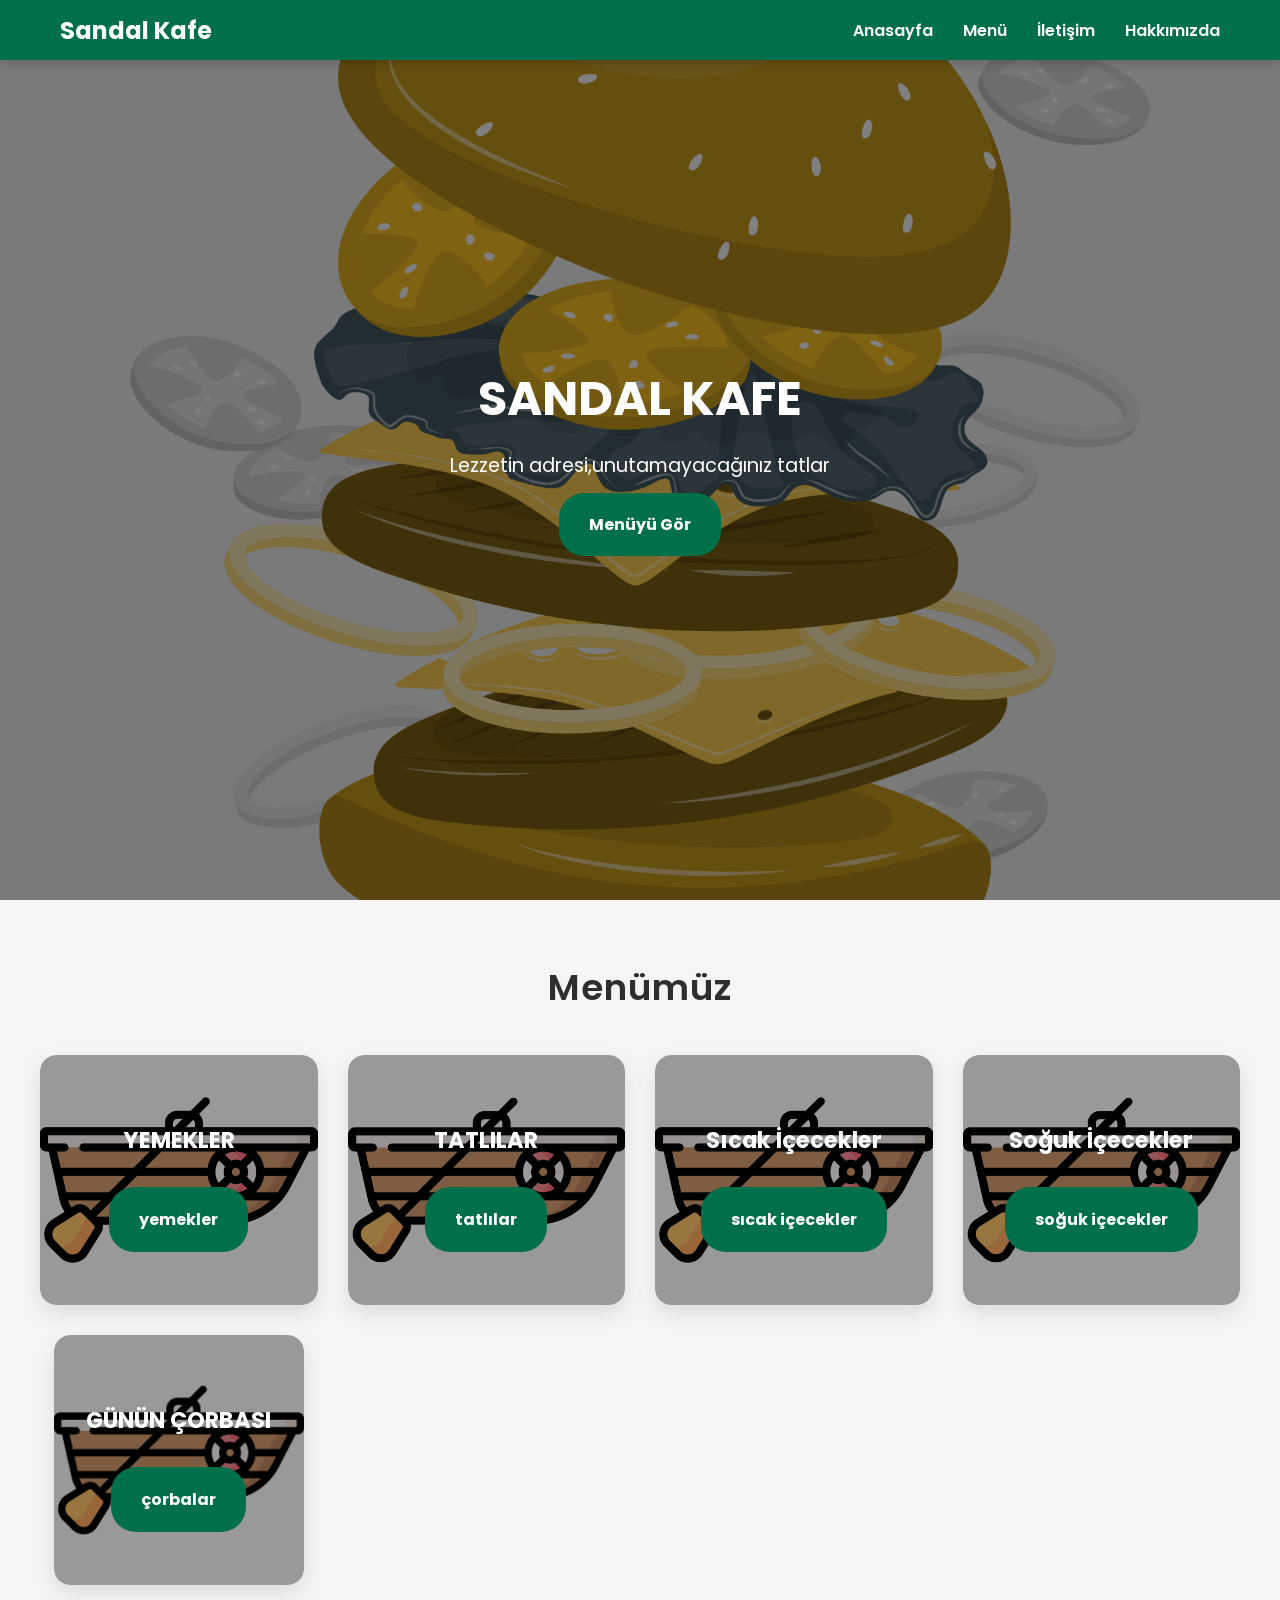
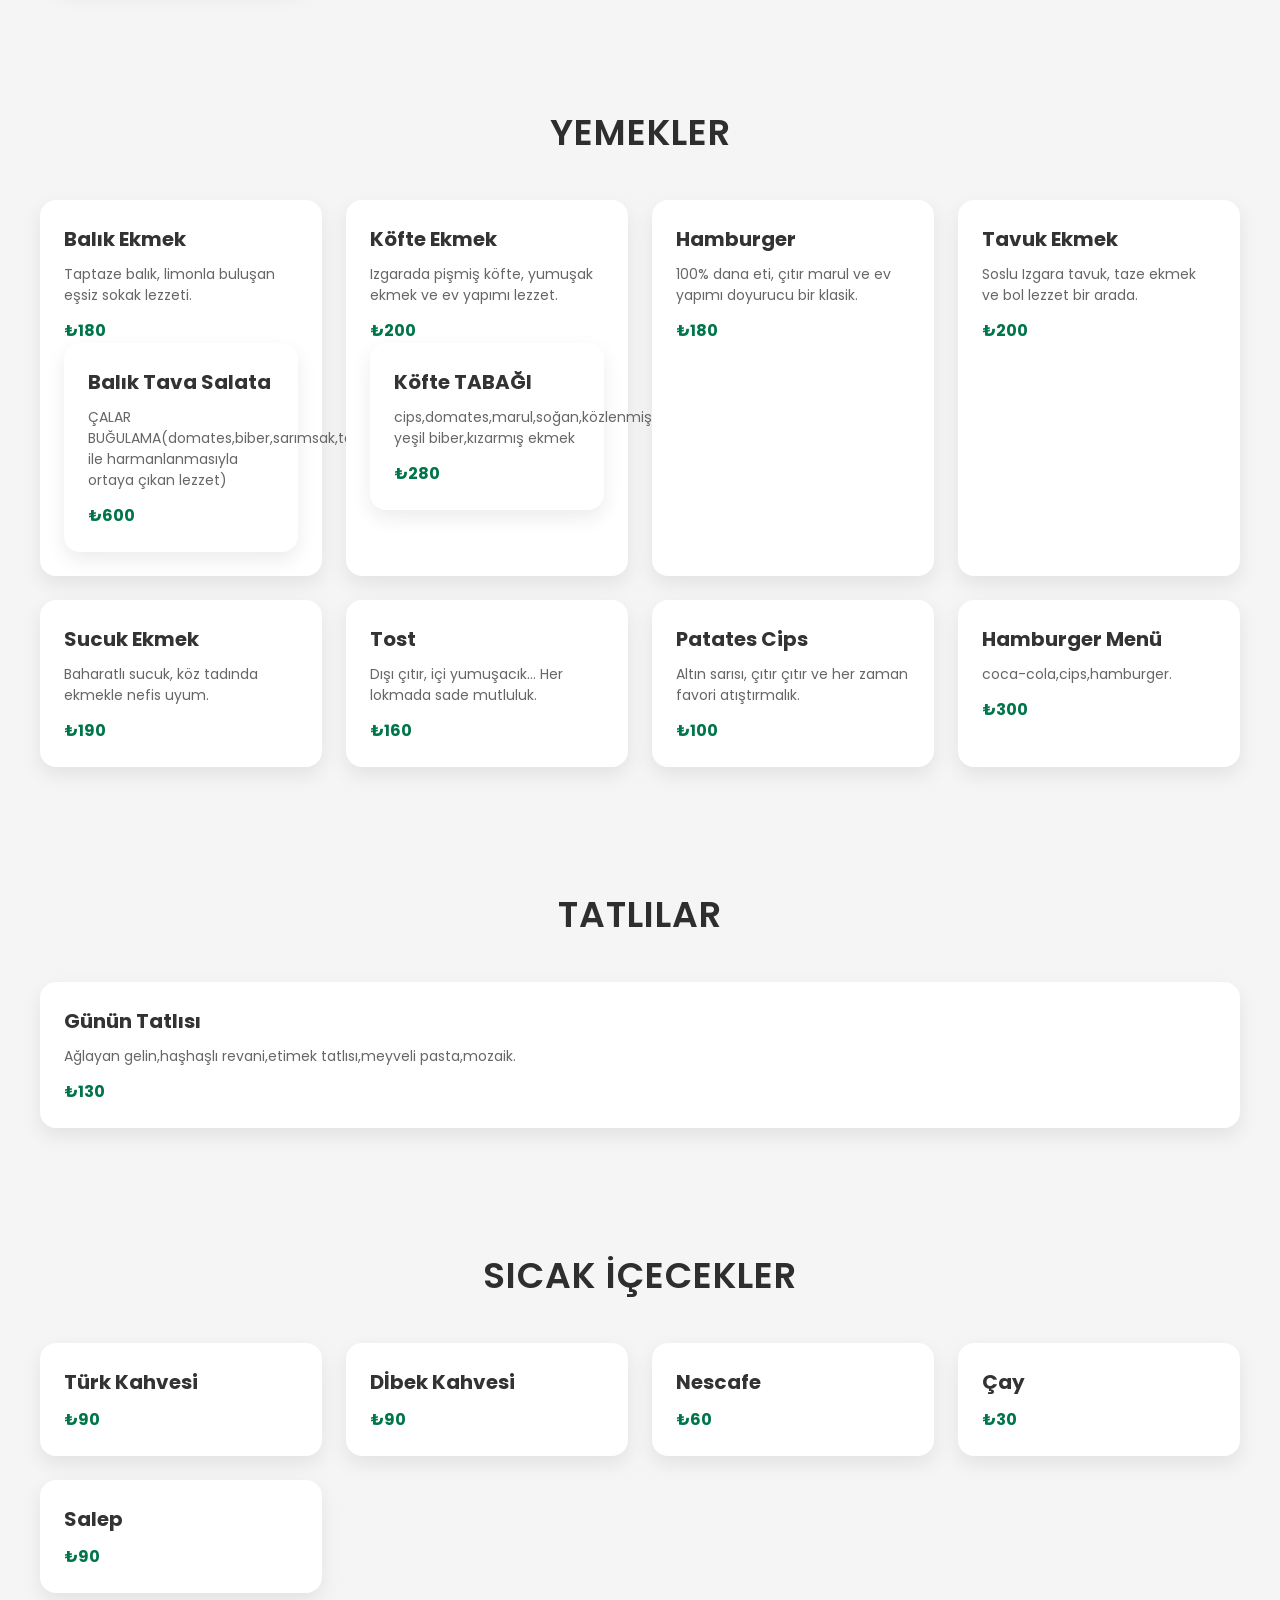
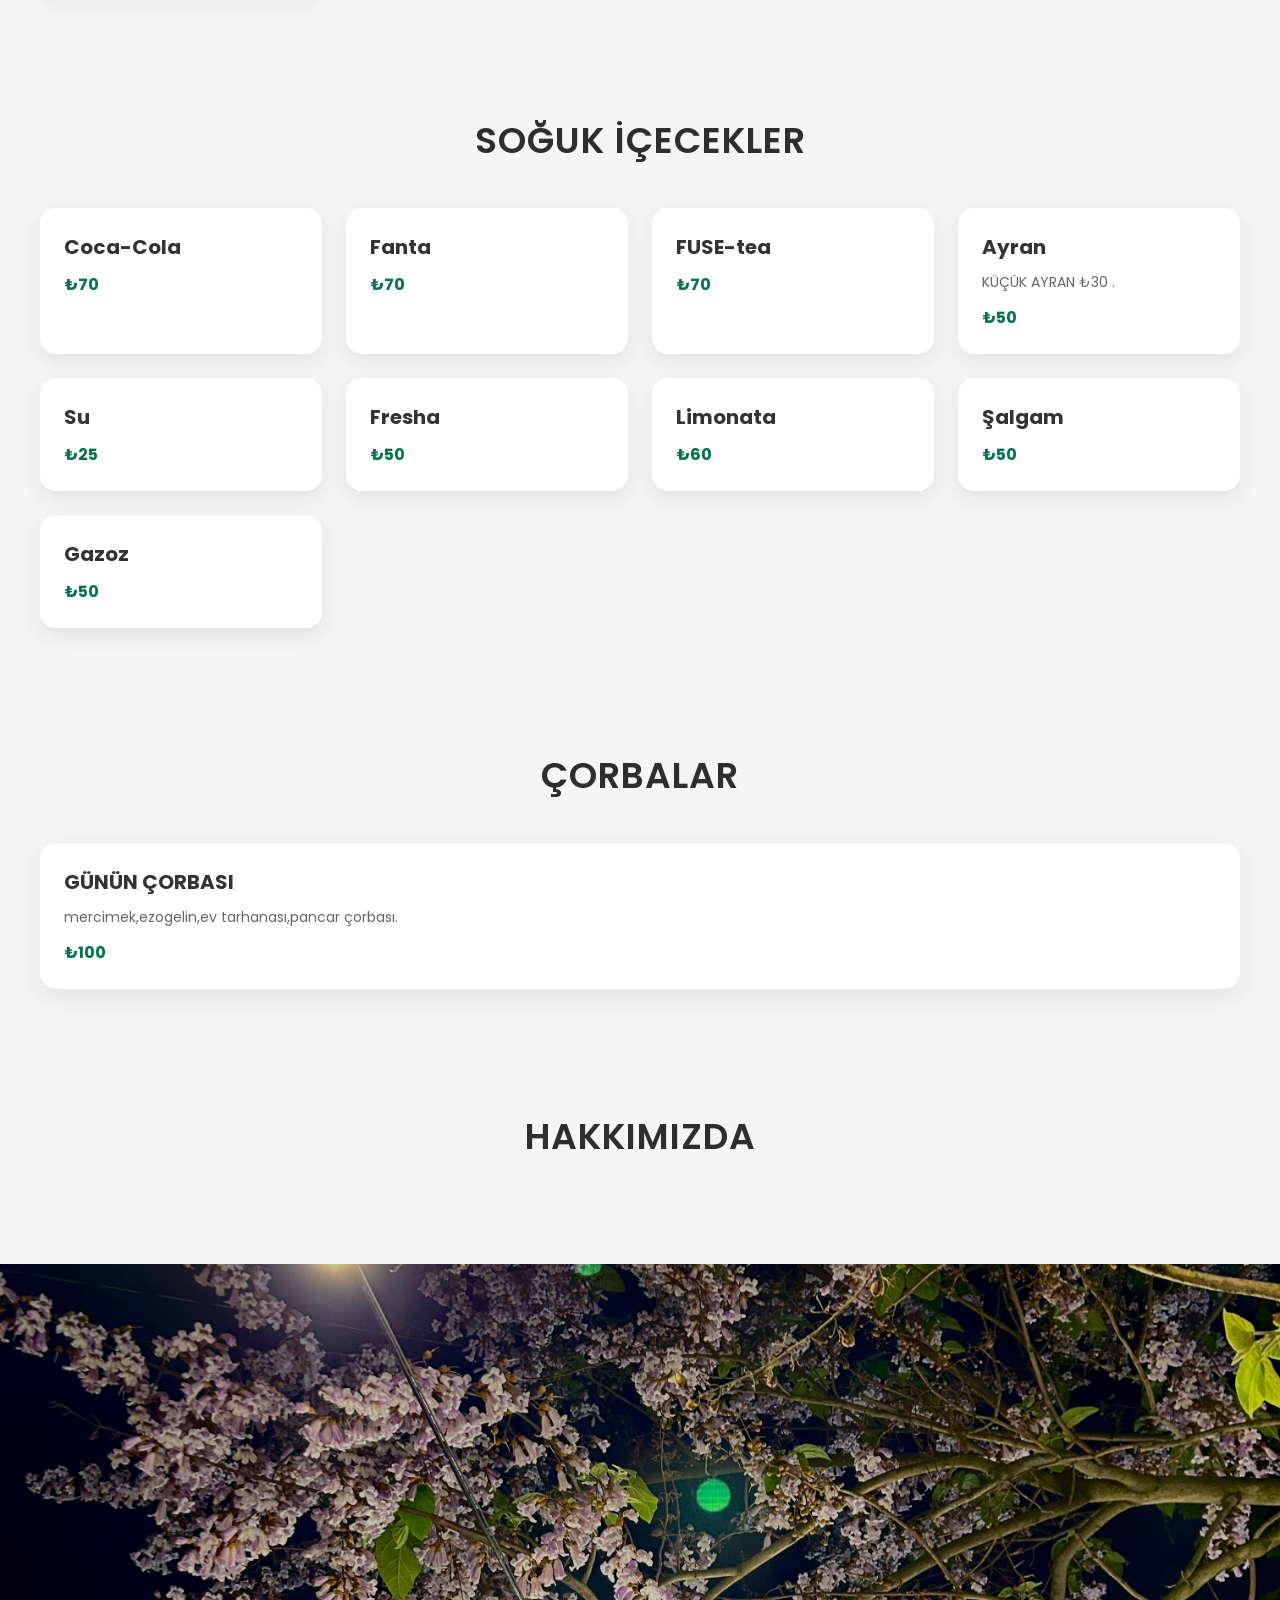
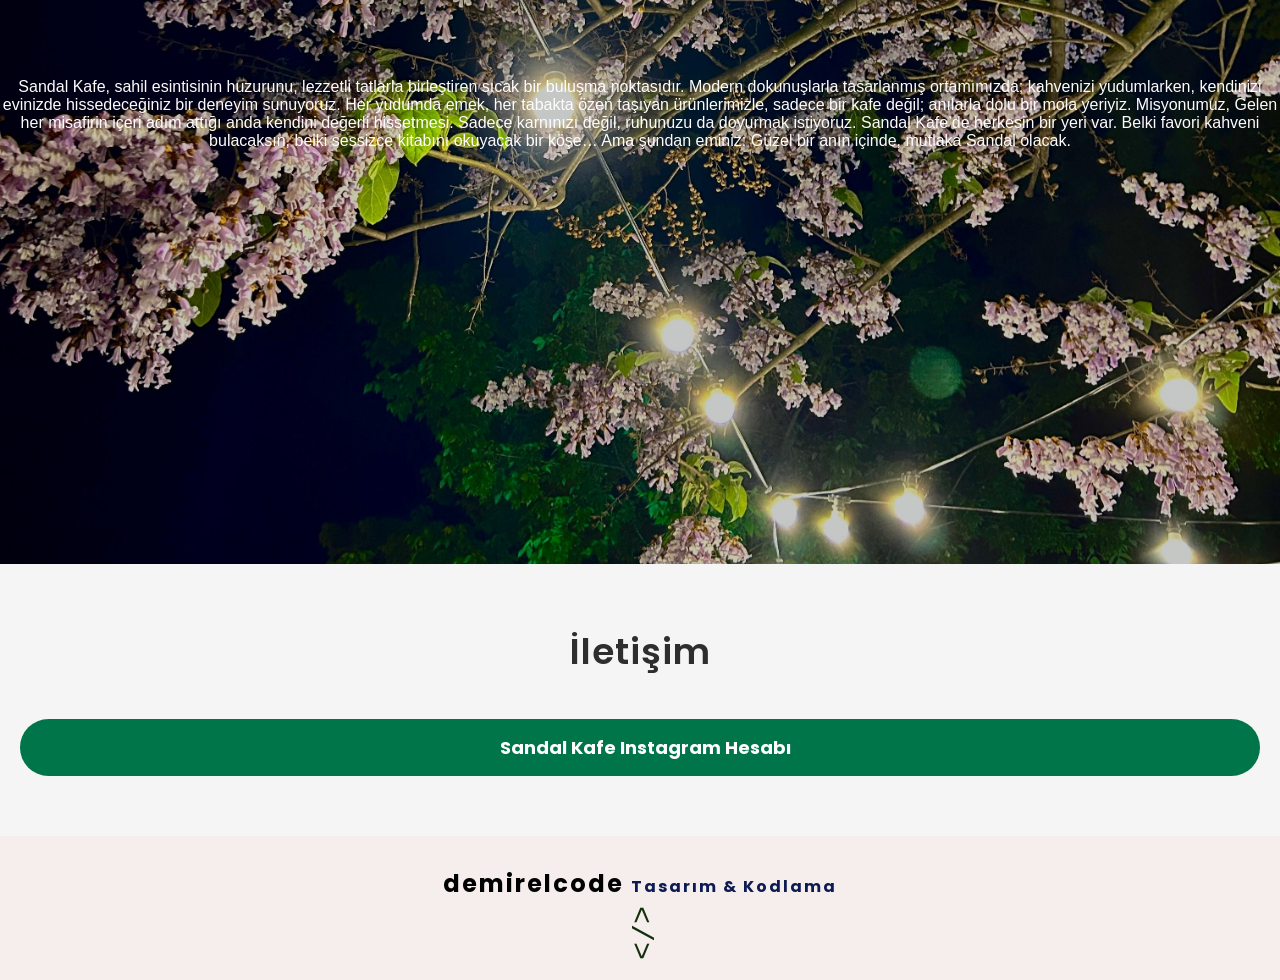
==== site--taslak/index.html @ 3fb7486b "Add files via upload" ====
<!DOCTYPE html>
<html lang="tr">
<head>
  <meta charset="UTF-8" />
  <meta name="viewport" content="width=device-width, initial-scale=1.0"/>
  <title>demirelcode</title>
  <link href="https://cdn.jsdelivr.net/npm/aos@2.3.4/dist/aos.css" rel="stylesheet" />
  <link rel="stylesheet" href="style.css" />
 <link rel="preconnect" href="https://fonts.googleapis.com">
  <link rel="preconnect" href="https://fonts.googleapis.com">
 <link href="https://fonts.googleapis.com/css2?family=Poppins:wght@400;700&display=swap" rel="stylesheet">
</head>

  <nav class="navbar">
  <div class="container">
    <div class="logo">Sandal Kafe</div>
    <ul class="nav-links">
      <li><a href="#hero">Anasayfa</a></li>
      <li><a href="#menu">Menü</a></li>
      <li><a href="#contact">İletişim</a></li>
      <li><a href="#hakkımızda">Hakkımızda</a></li>
    </ul>
    <div class="hamburger">
      <span></span>
      <span></span>
      <span></span>
    </div>
  </div>
</nav>
<body>

  <section id="hero" class="hero menu-section searchable-section">

    <div class="hero-content">
      <h1>SANDAL KAFE</h1>
      <p>Lezzetin adresi,unutamayacağınız tatlar</p>
      


      <a href="#menu" class="btn">Menüyü Gör</a>
    </div>
  </section>


  <!-- MENÜ BÖLÜMÜ -->
  <section id="menu" class="menu-section searchable-section">
    <h2>Menümüz</h2>
    <div class="menu-container">

      <div  class="menu-item menu-section searchable-section" data-aos="fade-up">
        <h3>YEMEKLER</h3>
      <a href="#yemekler" class="btn">yemekler</a>
      </div>

      <div class="menu-item menu-section searchable-section" data-aos="fade-up">
        
        <h3>TATLILAR</h3>
      <a href="#tatlılar" class="btn">tatlılar</a>
      </div>
           <div  class="menu-item menu-section searchable-section" data-aos="fade-up">
        <h3>Sıcak İçecekler</h3>
      <a href="#sıcakiçecek" class="btn">sıcak içecekler</a>
      </div>

       <div  class="menu-item menu-section searchable-section" data-aos="fade-up">
        <h3>Soğuk İçecekler</h3>
      <a href="#soğukiçecek" class="btn">soğuk içecekler</a>
      </div>
       <div class="menu-container">

      <div  class="menu-item menu-section searchable-section" data-aos="fade-up">
        <h3>GÜNÜN ÇORBASI</h3>
      <a href="#corba" class="btn">çorbalar</a>
      </div>

   

    </div>
  </section>
 
  <!-- içerik BÖLÜMÜ -->
    <section id="yemekler"  class="menu-section searchable-section"data-aos="fade-up">
    <h2>YEMEKLER</h2>
    <div class="menu-grid">
    <div class="menu-card">
      <h3>Balık Ekmek</h3>
      <p>Taptaze balık, limonla buluşan eşsiz sokak lezzeti.

</p>
      <span>₺180</span>
        <div class="menu-card">
      <h3>Balık Tava Salata</h3>
      <p>ÇALAR BUĞULAMA(domates,biber,sarımsak,tereyağı ile harmanlanmasıyla ortaya çıkan lezzet)

</p>
      <span>₺600</span>
    </div>
    </div>
    <div class="menu-card">
      <h3>Köfte Ekmek</h3>
      <p>Izgarada pişmiş köfte, yumuşak ekmek ve ev yapımı lezzet.</p>
      <span>₺200</span>
      <div class="menu-card">
      <h3>Köfte TABAĞI</h3>
      <p>cips,domates,marul,soğan,közlenmiş yeşil biber,kızarmış ekmek</p>
      <span>₺280</span>
    </div>
    </div>
    <div class="menu-card">
      <h3>Hamburger</h3>
      <p>100% dana eti, çıtır marul ve ev yapımı doyurucu bir klasik.</p>
      <span>₺180</span>
    </div>
    <div class="menu-card">
      <h3>Tavuk Ekmek</h3>
      <p>Soslu Izgara tavuk, taze ekmek ve bol lezzet bir arada.

</p>
      <span>₺200</span>
    </div>
    <div class="menu-card">
      <h3>Sucuk Ekmek</h3>
      <p>Baharatlı sucuk, köz tadında ekmekle nefis uyum.</p>
      <span>₺190</span>
    </div>
    <div class="menu-card">
      <h3>Tost</h3>
      <p>Dışı çıtır, içi yumuşacık… Her lokmada sade mutluluk.</p>
      <span>₺160</span>
    </div>
    <div class="menu-card">
      <h3>Patates Cips</h3>
      <p>Altın sarısı, çıtır çıtır ve her zaman favori atıştırmalık.</p>
      <span>₺100</span>
    </div>
    <div class="menu-card">
      <h3>Hamburger Menü</h3>
      <p>coca-cola,cips,hamburger.</p>
      <span>₺300</span>
    </div>
    <!-- Daha fazla yemek kartı ekleyebilirsin -->
  </div>
</section>

    <section id="tatlılar" class="menu-section searchable-section" data-aos="fade-up">
    <h2>TATLILAR</h2>
    <div class="menu-grid">
    

    <div class="menu-card">
      <h3>Günün Tatlısı</h3>
      <p>Ağlayan gelin,haşhaşlı revani,etimek tatlısı,meyveli pasta,mozaik.</p>
      <span>₺130</span>
    </div>
 
    <!-- Daha fazla yemek kartı ekleyebilirsin -->
  </div>
</section>

   <section id="sıcakiçecek" class="menu-section searchable-section"data-aos="fade-up">
    <h2>SICAK İÇECEKLER</h2>
    <div class="menu-grid">
    <div class="menu-card">
      <h3>Türk Kahvesi</h3>
      
      <span>₺90</span>
    </div>
    <div class="menu-card">
      <h3>Dİbek Kahvesi</h3>
     
      <span>₺90</span>
    </div>
    <div class="menu-card">
      <h3>Nescafe</h3>
      
      <span>₺60</span>

    </div>
    <div class="menu-card">
      <h3>Çay</h3>
     
      <span>₺30</span>
    </div>
    <div class="menu-card">
      <h3>Salep</h3>
     
      <span>₺90</span>
    </div>

    <!-- Daha fazla yemek kartı ekleyebilirsin -->
  </div>
</section>

  <section id="soğukiçecek" class="menu-section searchable-section" data-aos="fade-up">
    <h2>SOĞUK İÇECEKLER</h2>
    <div class="menu-grid">
    <div class="menu-card" >
      <h3>Coca-Cola</h3>
      
      <span>₺70</span>
    </div>
    <div class="menu-card" style="background-image: url('images/hamburger.jpg');">
      <h3>Fanta</h3>
    
      <span>₺70</span>
    </div>
    <div class="menu-card">
      <h3>FUSE-tea</h3>
      
      <span>₺70</span>
    </div>
    <!-- Daha fazla yemek kartı ekleyebilirsin -->
 
   <div class="menu-card">
      <h3>Ayran</h3>
     <p>KÜÇÜK AYRAN ₺30 .</p>
      <span>₺50</span>
    </div>
     <div class="menu-card">
      <h3>Su</h3>
     <span>₺25</span>
    </div>
     <div class="menu-card">
      <h3>Fresha</h3>
      
      <span>₺50</span>
    </div>
       <div class="menu-card">
      <h3>Limonata</h3>
    
      <span>₺60</span>
    </div>
       <div class="menu-card">
      <h3>Şalgam</h3>
     
      <span>₺50</span>
    </div>
       <div class="menu-card">
      <h3>Gazoz</h3>
      
      <span>₺50</span>
    </div>
     </div>
</section>
<section id="corba" class="menu-section searchable-section" data-aos="fade-up">
    <h2>ÇORBALAR</h2>
    <div class="menu-grid">
    <div class="menu-card">
      <h3>GÜNÜN ÇORBASI</h3>
      <p>mercimek,ezogelin,ev tarhanası,pancar çorbası.</p>
      <span>₺100</span>
    </div>
   
     </div>
</section>

<section id="hakkımızda"class="menu-section searchable-section" data-aos="fade-up">

<h2>HAKKIMIZDA</h2>
</section>
<div class="hakkımızda-grid">
    <div class="hakkımızda-card">
      <p>Sandal Kafe, sahil esintisinin huzurunu, lezzetli tatlarla birleştiren sıcak bir buluşma noktasıdır.
Modern dokunuşlarla tasarlanmış ortamımızda; kahvenizi yudumlarken, kendinizi evinizde hissedeceğiniz bir deneyim sunuyoruz.

Her yudumda emek, her tabakta özen taşıyan ürünlerimizle, sadece bir kafe değil; anılarla dolu bir mola yeriyiz.
 Misyonumuz,
Gelen her misafirin içeri adım attığı anda kendini değerli hissetmesi. Sadece karnınızı değil, ruhunuzu da doyurmak istiyoruz.



Sandal Kafe’de herkesin bir yeri var. Belki favori kahveni bulacaksın, belki sessizce kitabını okuyacak bir köşe…
Ama şundan eminiz: Güzel bir anın içinde, mutlaka Sandal olacak.

      </p>
      
    </div>

    <section id="contact"  class="menu-section searchable-section"data-aos="fade-up"  >

<h2>İletişim</h2>

<a href="https://www.instagram.com/sandallkafe?igsh=MWJ5cDRxMmExMjQycA==" target="_blank" class="instagram-button">
        <span> Sandal Kafe Instagram Hesabı</span>
    </a>
</section>



<footer class="footer">
        <div class="footer-content">
            <span class="footer-logo">demirelcode <span class="tagline">Tasarım & Kodlama</span></span>
            <span class="footer-code">&lt;/&gt;</span>
        </div>
    </footer>





 
<script src="https://cdn.jsdelivr.net/npm/aos@2.3.4/dist/aos.js"></script>
<script>
  AOS.init();
</script>
<script>
  const hamburger = document.querySelector('.hamburger');
  const navLinks = document.querySelector('.nav-links');

  hamburger.addEventListener('click', () => {
    navLinks.classList.toggle('active');
  });
</script>

</body>
</html>
---- site--taslak/style.css ----
* {
  margin: 0;
  padding: 0;
  box-sizing: border-box;
}

body {
  font-family: 'Poppins', sans-serif;
}

.hero {
  height: 100vh;
  background: url(Hamburger-cuate\ \(1\).png);
  display: flex;
  align-items: center;
  justify-content: center;
  color: white;
  text-align: center;
  position: relative;
  background-size: cover;
  background-position: center;
    
}

.hero::after {
  content: "";
  position: absolute;
  inset: 0;
  background-color: rgba(0, 0, 0, 0.5); /* koyu filtre */
}

.hero-content {
  position: relative;
  z-index: 1;
  max-width: 90%;
  padding: 20px;
}

.hero h1 {
  font-size: 3rem;
  margin-bottom: 1rem;
}

.hero p {
  font-size: 1.2rem;
  margin-bottom: 2rem;
}

.btn {
  padding: 20px 30px;
  background-color: #00704A; /* Starbucks yeşili */
  color: white;
  text-decoration: none;
  border-radius: 25px;
  font-weight: bold;
  transition: background-color 0.3s ease;
 
}

.btn:hover {
  background-color: #004f35;
}

@media (max-width: 768px) {
  .hero h1 {
    font-size: 2.2rem;
  }

  .hero p {
    font-size: 1rem;
  }
}
.menu-section {
  padding: 60px 20px;
  background-color: #f5f5f5;
  text-align: center;
}

.menu-section h2 {
  font-size: 2.5rem;
  margin-bottom: 40px;
  color: #333;
}

.menu-container {
  display: grid;
  grid-template-columns: repeat(auto-fit, minmax(250px, 1fr));
  gap: 30px;
  max-width: 1200px;
  margin: 0 auto;
}

.menu-item {
  background: white;
  border-radius: 15px;
  overflow: hidden;
  box-shadow: 0 4px 20px rgba(0,0,0,0.1);
  transition: transform 0.3s ease;
  height: 200px;
}

.menu-item:hover {
  transform: scale(1.03);
}

.menu-item img {
  width: 100%;
  height: 200px;
  object-fit: cover;
}

.menu-item h3 {
  margin: 15px 0 5px;
  font-size: 1.4rem;
}

.menu-item p {
  font-size: 0.95rem;
  color: #777;
}

.menu-item span {
  display: inline-block;
  margin: 10px 0 20px;
  font-weight: bold;
  color: #00704A;
  font-size: 1.1rem;
}
html {
  scroll-behavior: smooth;
}
/* Navbar Temeli */
.navbar {
  position: fixed; /* Sayfada sabit kalsın */
  top: 0;
  left: 0;
  width: 100%;
  background-color: #00704A; /* Starbucks yeşili */
  color: white;
  z-index: 1000;
  box-shadow: 0 2px 10px rgba(0,0,0,0.2);
}

.container {
  max-width: 1200px;
  margin: 0 auto;
  padding: 0 20px;
  display: flex;
  align-items: center;
  justify-content: space-between;
  height: 60px;
}

.logo {
  font-weight: 700;
  font-size: 1.5rem;
  cursor: default;
}

.nav-links {
  list-style: none;
  display: flex;
  gap: 30px;
}

.nav-links li a {
  color: white;
  text-decoration: none;
  font-weight: 600;
  transition: color 0.3s ease;
}

.nav-links li a:hover {
  color: #c1e1c1;
}

/* Hamburger Menü (mobilde gözükecek) */
.hamburger {
  display: none;
  flex-direction: column;
  cursor: pointer;
  gap: 5px;
}

.hamburger span {
  width: 25px;
  height: 3px;
  background: white;
  border-radius: 2px;
}

/* Mobil Görünüm */
@media (max-width: 768px) {
  .nav-links {
    display: none; /* Menü gizli olacak */
    position: absolute;
    top: 60px;
    right: 0;
    background-color: #00704A;
    width: 100%;
    flex-direction: column;
    padding: 20px 0;
  }

  .nav-links.active {
    display: flex;
  }

  .nav-links li {
    margin: 10px 0;
    text-align: center;
  }

  .hamburger {
    display: flex;
  }
}

@keyframes pulseBorder {
  0% {
    box-shadow: 0 0 0 0 rgba(0, 112, 74, 0.5);
  }
  70% {
    box-shadow: 0 0 0 10px rgba(0, 112, 74, 0);
  }
  100% {
    box-shadow: 0 0 0 0 rgba(0, 112, 74, 0);
  }
}

.search-bar:focus {
  animation: pulseBorder 1s ease;
}
------------
/* Menü kısmı */

.menu-section {
  padding: 30px;
}

/* Kategori listesi, dikey liste, scroll animasyonlu */
.category-list ul {
  list-style: none;
  padding: 0;
  margin: 0 0 40px 0;
  max-height: 250px;          /* Burada dikey scroll için yükseklik */
  overflow-y: auto;
  border: 1px solid #ddd;
  border-radius: 12px;
}

.category-list ul li {
  border-bottom: 1px solid #eee;
}

.category-list ul li:last-child {
  border-bottom: none;
}

.category-list ul li a {
  display: block;
  padding: 12px 20px;
  color: #00704A;
  font-weight: bold;
  text-decoration: none;
  transition: background-color 0.3s ease;
}

.category-list ul li a:hover,
.category-list ul li a:focus {
  background-color: #e1f0e8;
  outline: none;
}

/* Kategoriler arası yumuşak scroll */
html {
  scroll-behavior: smooth;
}

/* Kategori içerik bölümü */
.category-section {
  margin-bottom: 80px;
}

/* Menü kartları için örnek stil */
.menu-container {
  display: grid;
  grid-template-columns: repeat(auto-fit,minmax(250px,1fr));
  gap: 30px;
}

.menu-item {
  background: white;
  border-radius: 20px;
  box-shadow: 0 8px 20px rgba(0,0,0,0.1);
  overflow: hidden;
  cursor: pointer;
  transition: transform 0.3s ease, box-shadow 0.3s ease;
}

.menu-item:hover {
  transform: translateY(-8px);
  box-shadow: 0 12px 25px rgba(0,0,0,0.15);
}

.menu-item img {
  width: 100%;
  height: 180px;
  object-fit: cover;
}

.menu-info {
  padding: 15px;
  text-align: center;
}

.menu-info h3 {
  font-size: 1.2rem;
  margin-bottom: 8px;
  color: #333;
}

.menu-info p {
  color: #666;
  margin-bottom: 10px;
}

.price {
  background-color: #00704A;
  color: white;
  padding: 5px 12px;
  border-radius: 20px;
  font-weight: bold;
  font-size: 0.95rem;
  display: inline-block;
}
-----------------
.menu-section {
  padding: 60px 20px;
  background-color: #f8f8f8;
  text-align: center;
  
    font-family: "Bebas Neue", sans-serif;
  font-weight: 400;
  font-style: normal;
}

.menu-section h2 {
  font-size: 36px;
  color: #2e2e2e;
  margin-bottom: 40px;
  letter-spacing: 1px;
  font-weight: 600;
}

.menu-grid {
  display: grid;
  grid-template-columns: repeat(auto-fit, minmax(260px, 1fr));
  gap: 24px;
  max-width: 1200px;
  margin: auto;
}

.menu-card {
 position: relative;
  background-color: #ffffff;
  border-radius: 16px;
  padding: 24px;
  box-shadow: 0 8px 20px rgba(0, 0, 0, 0.08);
  transition: transform 0.3s ease, box-shadow 0.3s ease;
  text-align: left;
}

.menu-card:hover {
  transform: translateY(-5px);
  box-shadow: 0 12px 25px rgba(0, 0, 0, 0.12);
}

.menu-card h3 {
  font-size: 20px;
  margin-bottom: 10px;
  color: #333;
}

.menu-card p {
  font-size: 14px;
  color: #666;
  margin-bottom: 12px;
}

.menu-card span {
  font-weight: bold;
  color: #00754a; /* Starbucks yeşili */
  font-size: 16px;
}
.instagram-button {
    display: flex;
    align-items: center;
    justify-content: center;
    background-color:#00754a;
    color: white;
    text-decoration: none;
    font-size: 18px;
    font-weight: bold;
    padding: 15px 30px;
    border-radius: 50px;
    transition: all 0.3s ease;
}

.instagram-button:hover {
    background-color: #0b3123ef;
    transform: scale(1.1);
}

.instagram-button span {
    margin-left: 10px;
}
.footer {
    background-color: #f6eded;
    padding: 30px 0;
    text-align: center;
    position: relative;
    bottom: 0;
    width: 100%;
}

.footer-content {
    display: flex;
    justify-content: center;
    align-items: center;
    flex-direction: column;
}

.footer-logo {
    font-size: 24px;
    font-weight: bold;
    color: #000202;
    letter-spacing: 2px;
    margin-bottom: 5px;
}

.tagline {
    font-size: 16px;
    color: #0d1b52;
}

.footer-code {
    font-size: 30px;
    color: #13300c;
    margin-top: 10px;
    font-family: 'Courier New', Courier, monospace;
    transform: rotate(90deg);
    transition: transform 0.3s ease;
}

.footer-code:hover {
    transform: rotate(0deg);
    color: #23462c;
}
.menu-item h3 {
  margin-bottom: 30px; /* Bu değeri isteğine göre değiştirebilirsin */
}
.hakkımızda-card{
   height: 100vh;
  background: url(sandal\ kafeee.jpg);
  background-position:center;
  background-size: cover;
  display: flex;
  align-items: center;
  justify-content: center;
  color: rgb(255, 252, 252);
  text-align: center;
  position: relative;
    font-family: "Bebas Neue", sans-serif;
  font-weight: 400;
  font-style: normal;
}
.menu-item {
  background-image: url("boat.png");
  background-size: cover;
  background-position: center;
  border-radius: 16px;
  padding: 40px 20px;
  color: white;
  height: 250px;
  position: relative;
  display: flex;
  flex-direction: column;
  justify-content: center;
  align-items: center;
  text-align: center;
  transition: transform 0.3s ease, box-shadow 0.3s ease;
}
.menu-item::before {
  content: "";
  position: absolute;
  inset: 0;
  background: rgba(0, 0, 0, 0.4); /* yarı saydam siyah */
  z-index: 0;
  border-radius: 16px;
}

.menu-item h3,
.menu-item a {
  z-index: 1;
  position: relative;
}
.nav-links {
  display: none;
  /* diğer stiller */
}

.nav-links.active {
  display: block;
  /* menü açıldığında görünür */
}
/* Geniş ekran (masaüstü) için */
@media (min-width: 769px) {
  .nav-links {
    display: flex !important;
  }
}
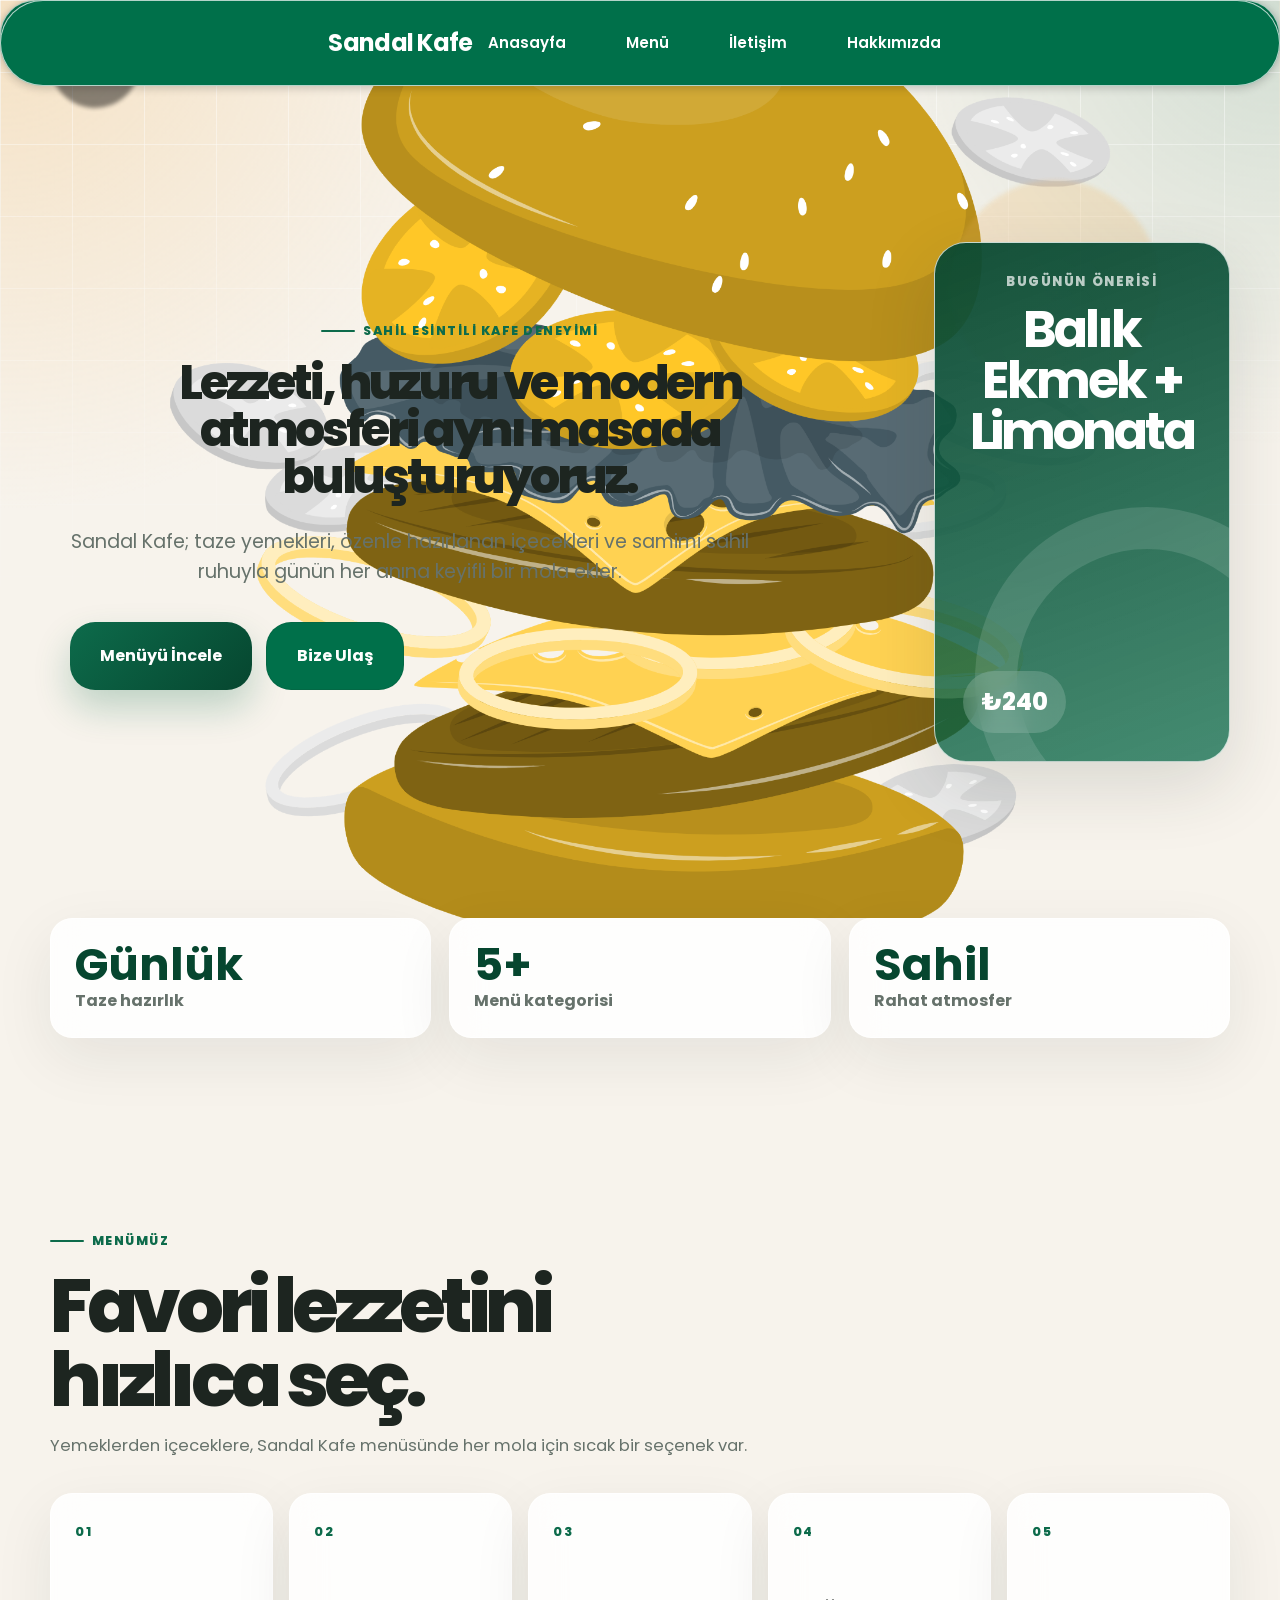
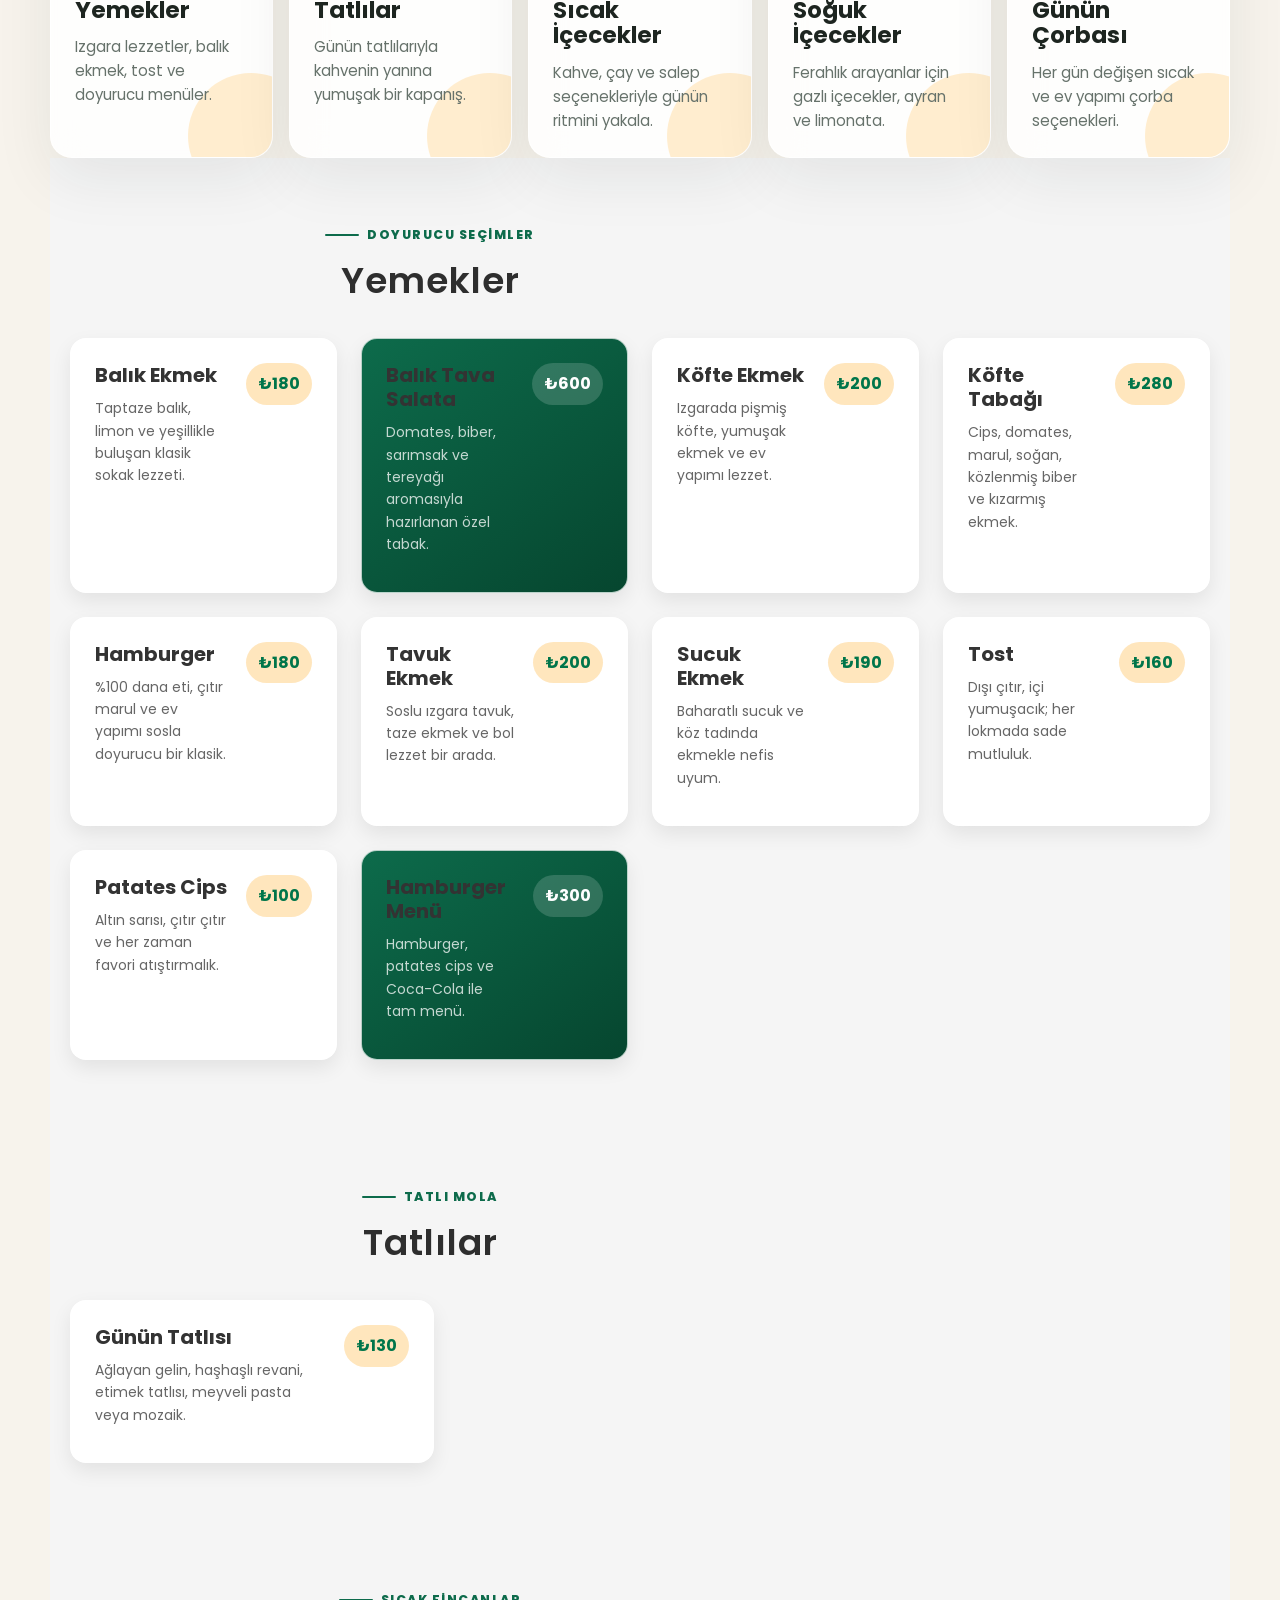
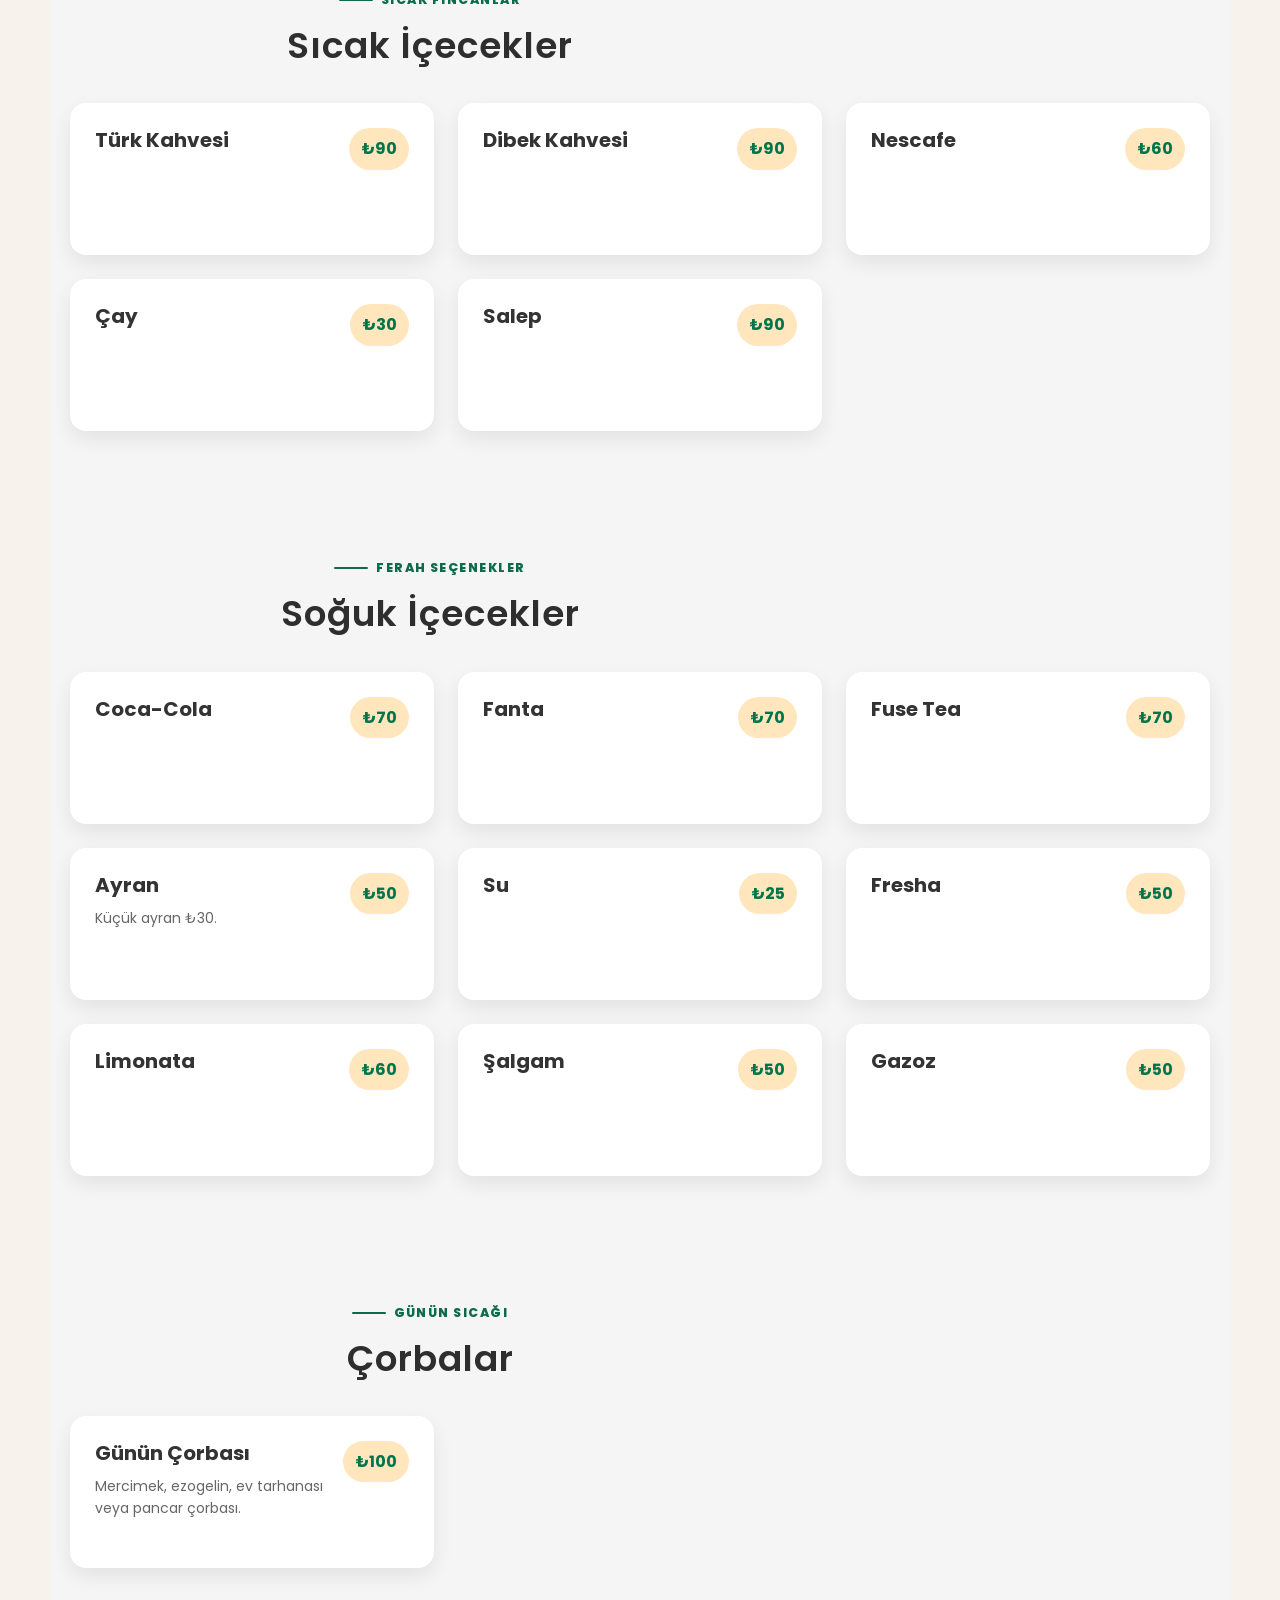
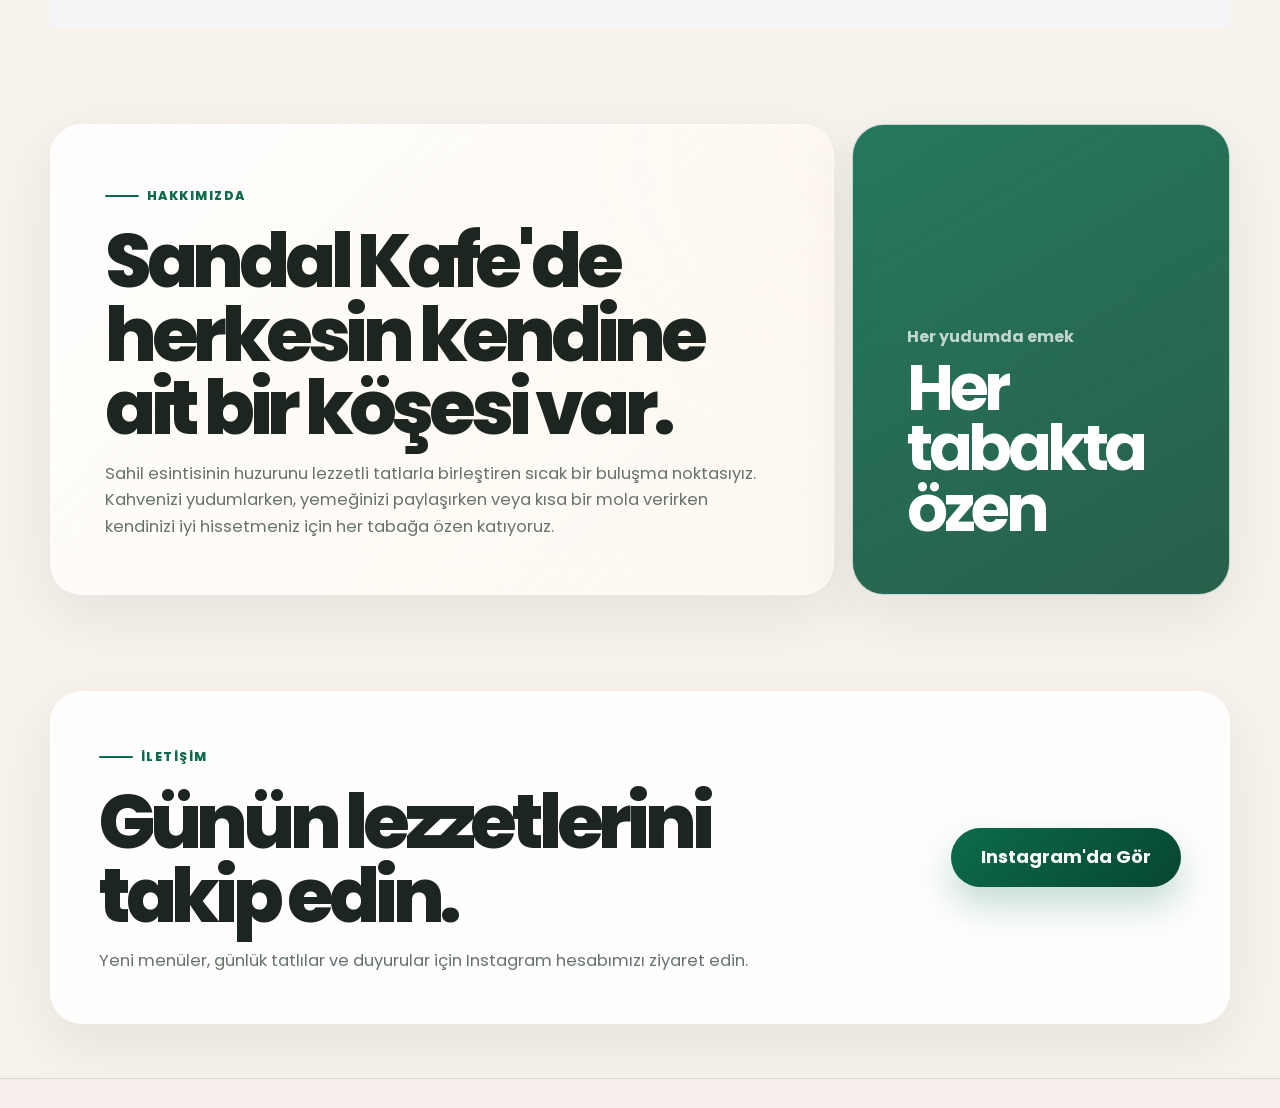
==== commit 2bc4bb52: "Modernize Sandal Kafe website design Co-authored-by: demirellcodee <demirellcodee@users.noreply.gith" ====
--- a/site--taslak/index.html
+++ b/site--taslak/index.html
@@ -1,3 +1,22 @@
+<!DOCTYPE html>
+<html lang="tr">
+<head>
+  <meta charset="UTF-8" />
+  <meta name="viewport" content="width=device-width, initial-scale=1.0" />
+  <meta http-equiv="refresh" content="0; url=../index.html" />
+  <title>Sandal Kafe | Modern Site</title>
+  <link rel="canonical" href="../index.html" />
+  <link rel="stylesheet" href="style.css" />
+</head>
+<body>
+  <main class="draft-redirect">
+    <span>Sandal Kafe</span>
+    <h1>Modern site hazır.</h1>
+    <p>Bu taslak sayfa, güncellenen modern ana sayfaya yönlendiriliyor.</p>
+    <a href="../index.html">Modern siteyi aç</a>
+  </main>
+</body>
+</html>
 <!DOCTYPE html>
 <html lang="tr">
 <head>
--- a/site--taslak/style.css
+++ b/site--taslak/style.css
@@ -1,3 +1,45 @@
+@import url("../style.css");
+
+.draft-redirect {
+  display: grid;
+  min-height: 100vh;
+  place-content: center;
+  gap: 16px;
+  width: min(calc(100% - 32px), 720px);
+  margin: 0 auto;
+  text-align: center;
+}
+
+.draft-redirect span {
+  color: var(--brand);
+  font-weight: 800;
+  letter-spacing: 0.14em;
+  text-transform: uppercase;
+}
+
+.draft-redirect h1 {
+  font-size: clamp(2.6rem, 9vw, 5rem);
+  line-height: 0.95;
+  letter-spacing: -0.07em;
+}
+
+.draft-redirect p {
+  color: var(--muted);
+  font-size: 1.1rem;
+}
+
+.draft-redirect a {
+  display: inline-flex;
+  justify-self: center;
+  margin-top: 8px;
+  padding: 14px 22px;
+  border-radius: 999px;
+  background: linear-gradient(135deg, var(--brand), var(--brand-dark));
+  color: #fff;
+  font-weight: 800;
+  text-decoration: none;
+  box-shadow: 0 18px 36px rgba(13, 107, 75, 0.24);
+}
 * {
   margin: 0;
   padding: 0;
--- a/site--taslak/style.css
+++ b/site--taslak/style.css
@@ -1,3 +1,45 @@
+@import url("../style.css");
+
+.draft-redirect {
+  display: grid;
+  min-height: 100vh;
+  place-content: center;
+  gap: 16px;
+  width: min(calc(100% - 32px), 720px);
+  margin: 0 auto;
+  text-align: center;
+}
+
+.draft-redirect span {
+  color: var(--brand);
+  font-weight: 800;
+  letter-spacing: 0.14em;
+  text-transform: uppercase;
+}
+
+.draft-redirect h1 {
+  font-size: clamp(2.6rem, 9vw, 5rem);
+  line-height: 0.95;
+  letter-spacing: -0.07em;
+}
+
+.draft-redirect p {
+  color: var(--muted);
+  font-size: 1.1rem;
+}
+
+.draft-redirect a {
+  display: inline-flex;
+  justify-self: center;
+  margin-top: 8px;
+  padding: 14px 22px;
+  border-radius: 999px;
+  background: linear-gradient(135deg, var(--brand), var(--brand-dark));
+  color: #fff;
+  font-weight: 800;
+  text-decoration: none;
+  box-shadow: 0 18px 36px rgba(13, 107, 75, 0.24);
+}
 * {
   margin: 0;
   padding: 0;
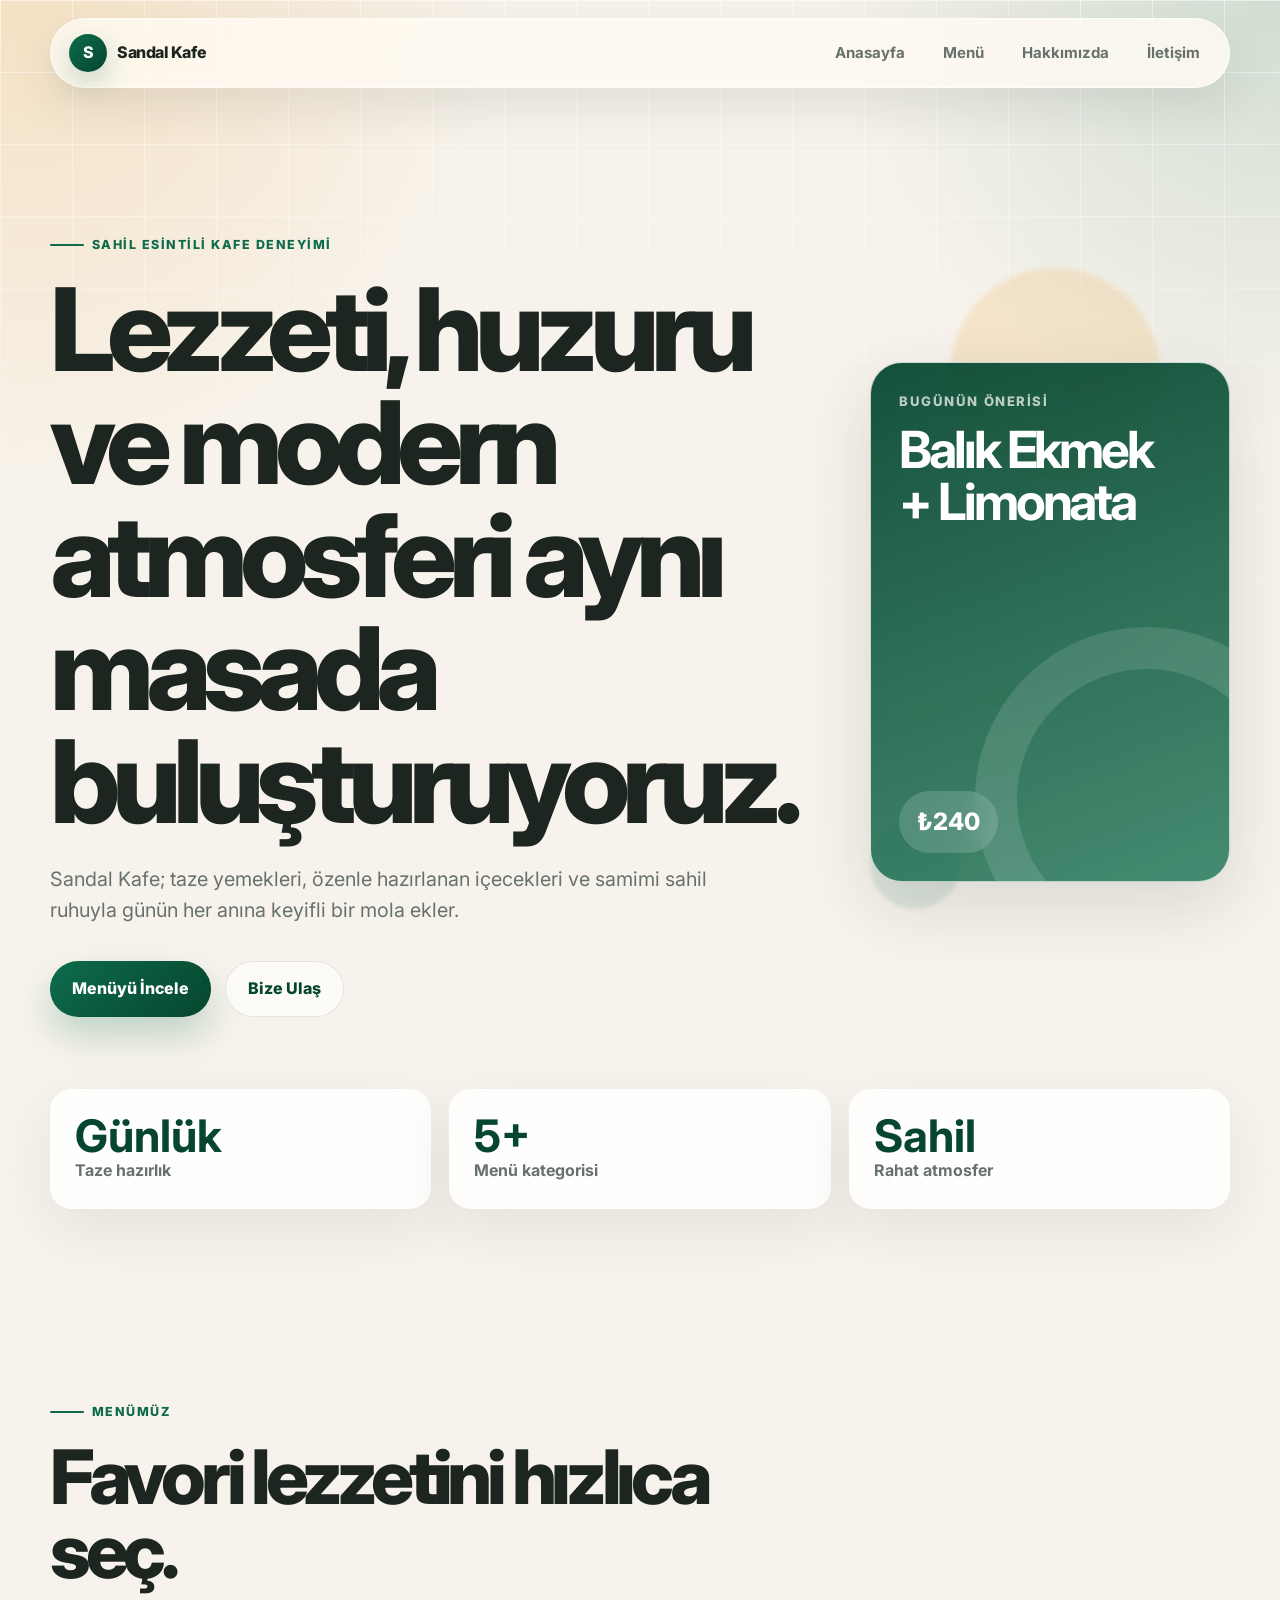
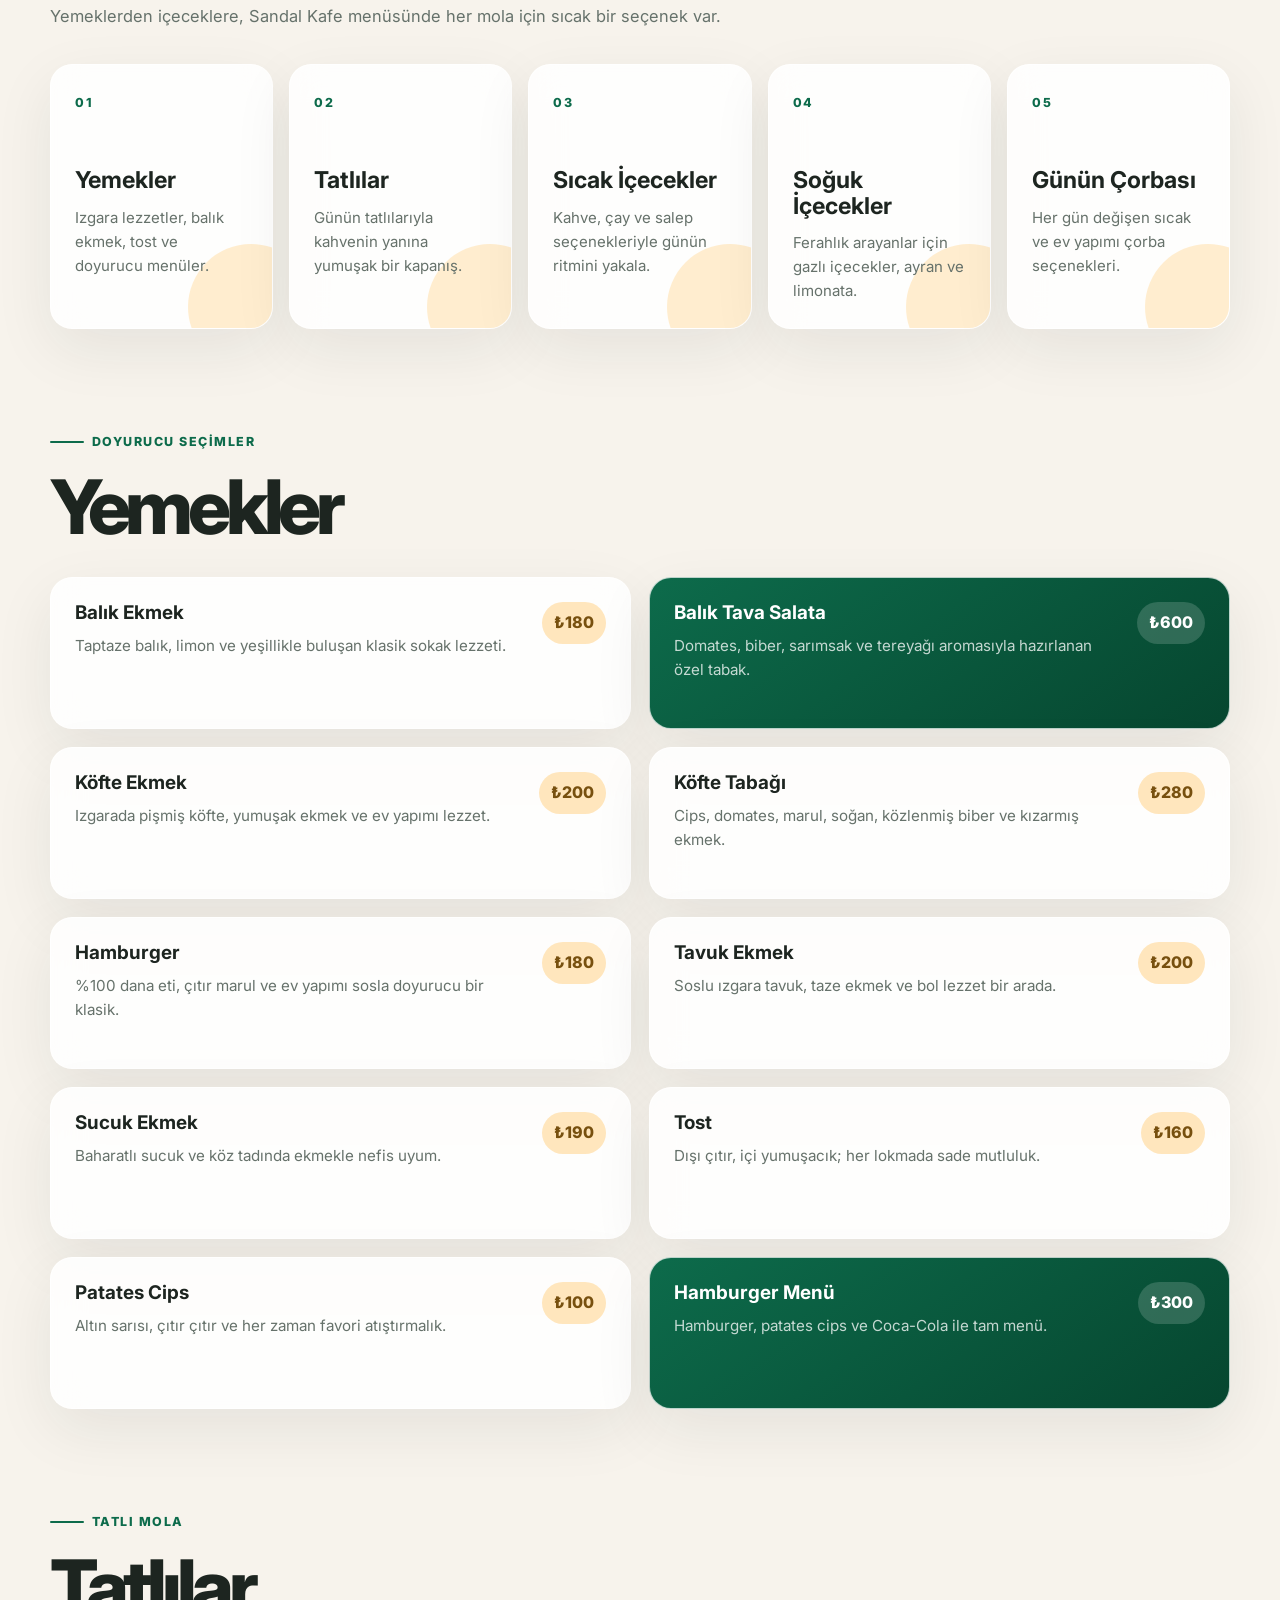
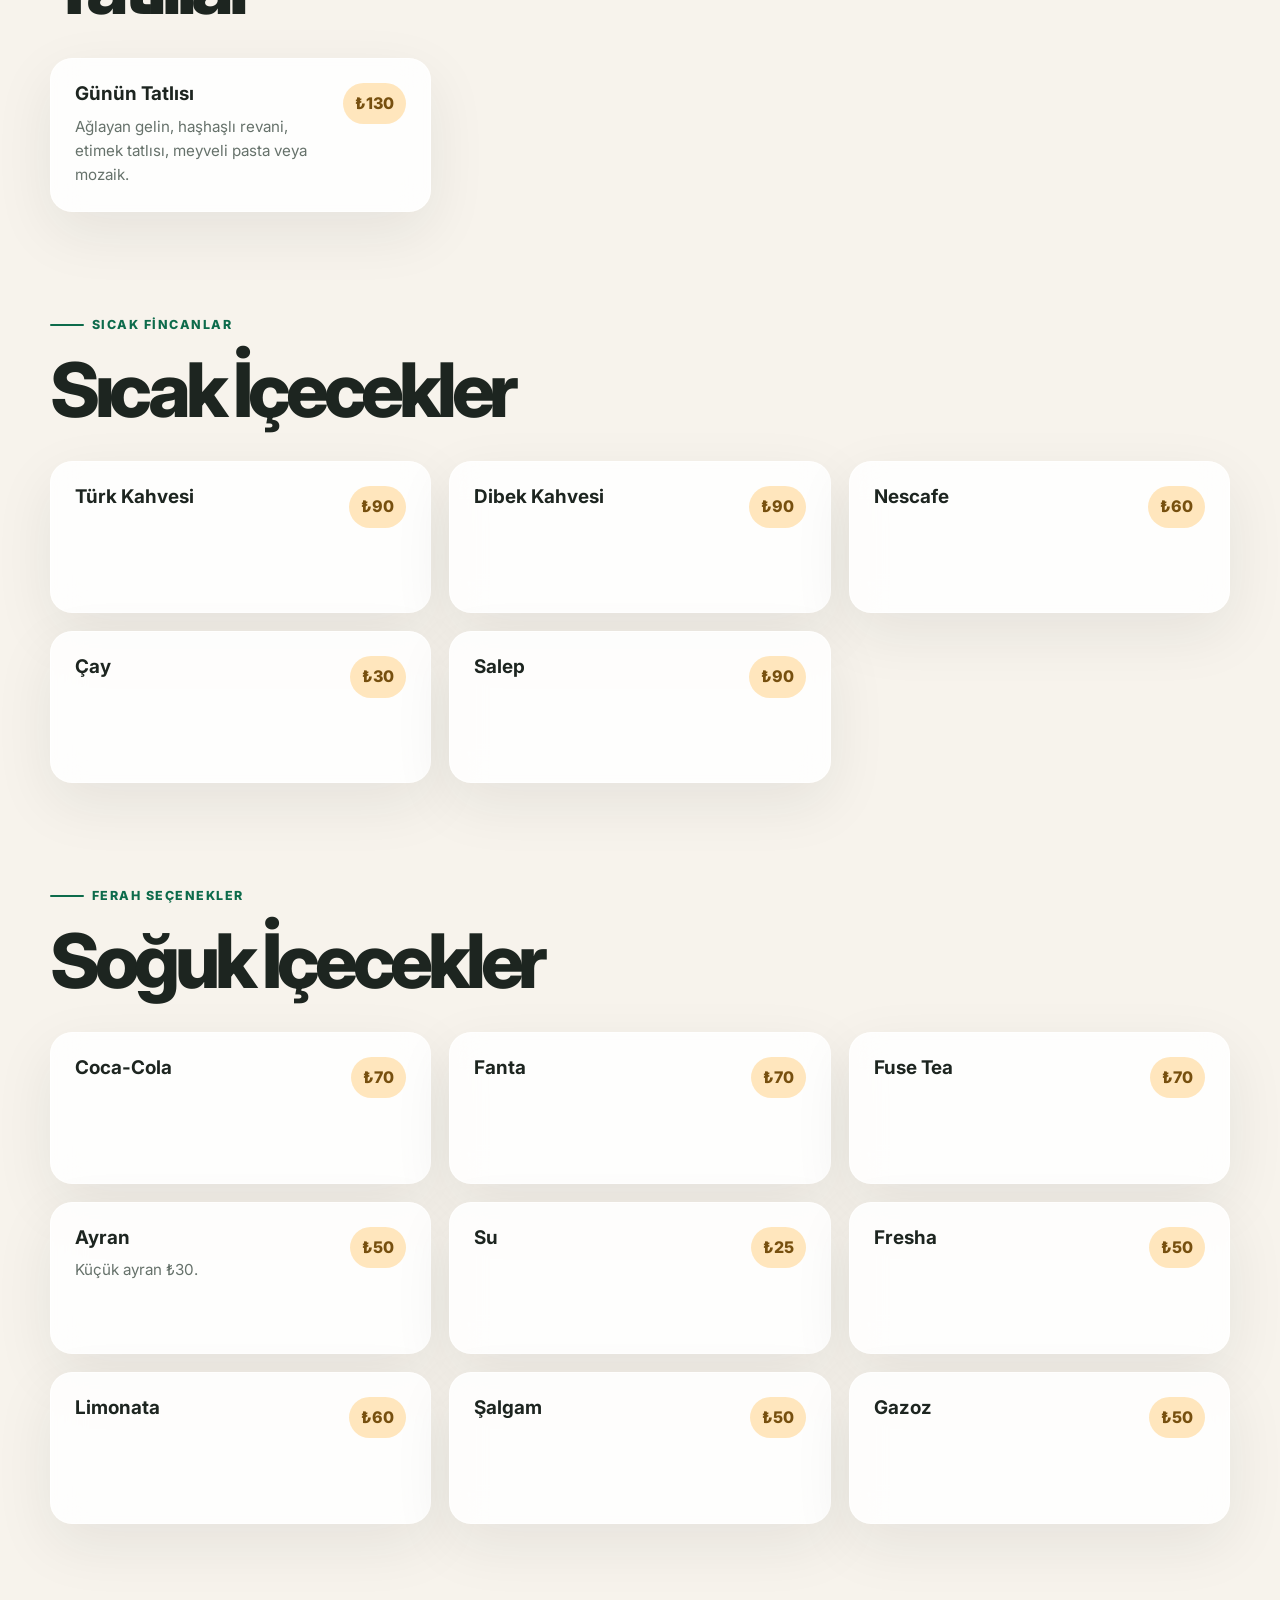
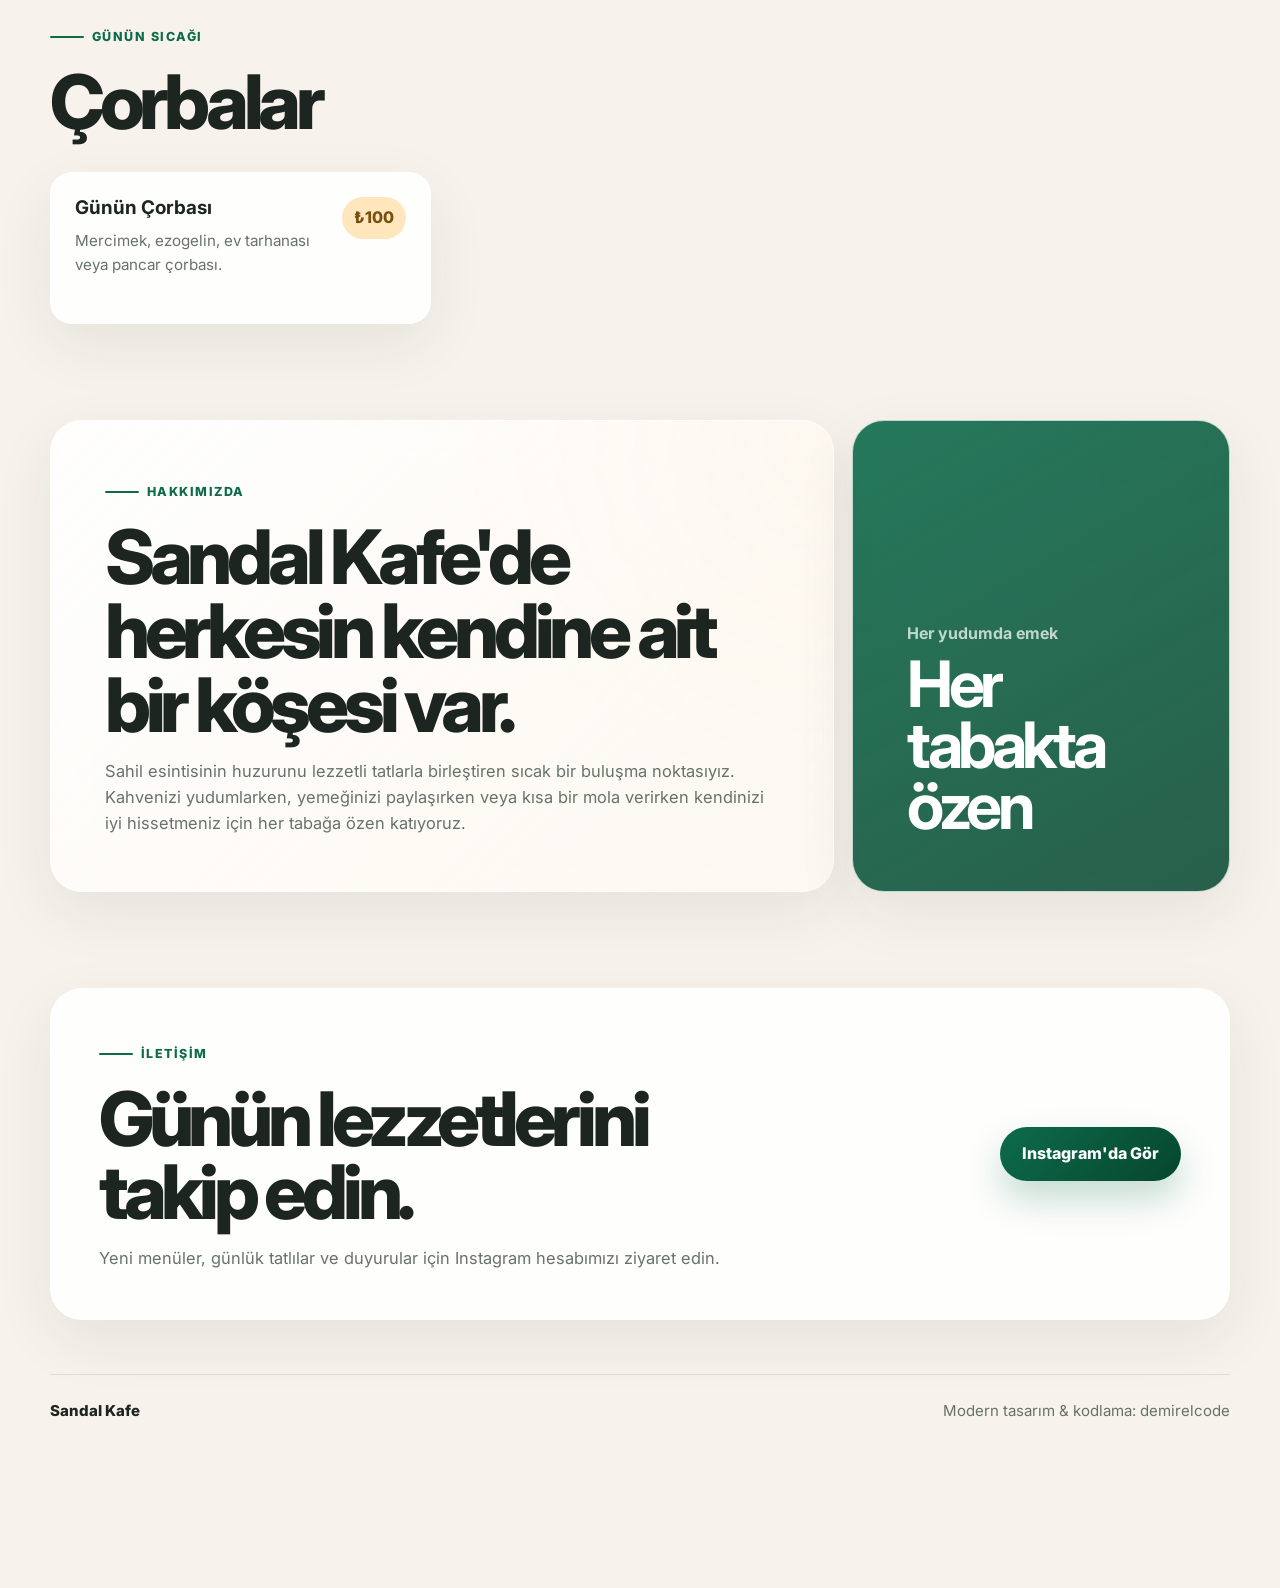
==== commit 568a6e7c: "Fix modern website file contents Co-authored-by: demirellcodee <demirellcodee@users.noreply.github.c" ====
--- a/site--taslak/index.html
+++ b/site--taslak/index.html
@@ -1,338 +1,19 @@
-<!DOCTYPE html>
-<html lang="tr">
-<head>
-  <meta charset="UTF-8" />
-  <meta name="viewport" content="width=device-width, initial-scale=1.0" />
-  <meta http-equiv="refresh" content="0; url=../index.html" />
-  <title>Sandal Kafe | Modern Site</title>
-  <link rel="canonical" href="../index.html" />
-  <link rel="stylesheet" href="style.css" />
-</head>
-<body>
-  <main class="draft-redirect">
-    <span>Sandal Kafe</span>
-    <h1>Modern site hazır.</h1>
-    <p>Bu taslak sayfa, güncellenen modern ana sayfaya yönlendiriliyor.</p>
-    <a href="../index.html">Modern siteyi aç</a>
-  </main>
-</body>
-</html>
-<!DOCTYPE html>
-<html lang="tr">
-<head>
-  <meta charset="UTF-8" />
-  <meta name="viewport" content="width=device-width, initial-scale=1.0"/>
-  <title>demirelcode</title>
-  <link href="https://cdn.jsdelivr.net/npm/aos@2.3.4/dist/aos.css" rel="stylesheet" />
-  <link rel="stylesheet" href="style.css" />
- <link rel="preconnect" href="https://fonts.googleapis.com">
-  <link rel="preconnect" href="https://fonts.googleapis.com">
- <link href="https://fonts.googleapis.com/css2?family=Poppins:wght@400;700&display=swap" rel="stylesheet">
-</head>
-
-  <nav class="navbar">
-  <div class="container">
-    <div class="logo">Sandal Kafe</div>
-    <ul class="nav-links">
-      <li><a href="#hero">Anasayfa</a></li>
-      <li><a href="#menu">Menü</a></li>
-      <li><a href="#contact">İletişim</a></li>
-      <li><a href="#hakkımızda">Hakkımızda</a></li>
-    </ul>
-    <div class="hamburger">
-      <span></span>
-      <span></span>
-      <span></span>
-    </div>
-  </div>
-</nav>
-<body>
-
-  <section id="hero" class="hero menu-section searchable-section">
-
-    <div class="hero-content">
-      <h1>SANDAL KAFE</h1>
-      <p>Lezzetin adresi,unutamayacağınız tatlar</p>
-      
-
-
-      <a href="#menu" class="btn">Menüyü Gör</a>
-    </div>
-  </section>
-
-
-  <!-- MENÜ BÖLÜMÜ -->
-  <section id="menu" class="menu-section searchable-section">
-    <h2>Menümüz</h2>
-    <div class="menu-container">
-
-      <div  class="menu-item menu-section searchable-section" data-aos="fade-up">
-        <h3>YEMEKLER</h3>
-      <a href="#yemekler" class="btn">yemekler</a>
-      </div>
-
-      <div class="menu-item menu-section searchable-section" data-aos="fade-up">
-        
-        <h3>TATLILAR</h3>
-      <a href="#tatlılar" class="btn">tatlılar</a>
-      </div>
-           <div  class="menu-item menu-section searchable-section" data-aos="fade-up">
-        <h3>Sıcak İçecekler</h3>
-      <a href="#sıcakiçecek" class="btn">sıcak içecekler</a>
-      </div>
-
-       <div  class="menu-item menu-section searchable-section" data-aos="fade-up">
-        <h3>Soğuk İçecekler</h3>
-      <a href="#soğukiçecek" class="btn">soğuk içecekler</a>
-      </div>
-       <div class="menu-container">
-
-      <div  class="menu-item menu-section searchable-section" data-aos="fade-up">
-        <h3>GÜNÜN ÇORBASI</h3>
-      <a href="#corba" class="btn">çorbalar</a>
-      </div>
-
-   
-
-    </div>
-  </section>
- 
-  <!-- içerik BÖLÜMÜ -->
-    <section id="yemekler"  class="menu-section searchable-section"data-aos="fade-up">
-    <h2>YEMEKLER</h2>
-    <div class="menu-grid">
-    <div class="menu-card">
-      <h3>Balık Ekmek</h3>
-      <p>Taptaze balık, limonla buluşan eşsiz sokak lezzeti.
-
-</p>
-      <span>₺180</span>
-        <div class="menu-card">
-      <h3>Balık Tava Salata</h3>
-      <p>ÇALAR BUĞULAMA(domates,biber,sarımsak,tereyağı ile harmanlanmasıyla ortaya çıkan lezzet)
-
-</p>
-      <span>₺600</span>
-    </div>
-    </div>
-    <div class="menu-card">
-      <h3>Köfte Ekmek</h3>
-      <p>Izgarada pişmiş köfte, yumuşak ekmek ve ev yapımı lezzet.</p>
-      <span>₺200</span>
-      <div class="menu-card">
-      <h3>Köfte TABAĞI</h3>
-      <p>cips,domates,marul,soğan,közlenmiş yeşil biber,kızarmış ekmek</p>
-      <span>₺280</span>
-    </div>
-    </div>
-    <div class="menu-card">
-      <h3>Hamburger</h3>
-      <p>100% dana eti, çıtır marul ve ev yapımı doyurucu bir klasik.</p>
-      <span>₺180</span>
-    </div>
-    <div class="menu-card">
-      <h3>Tavuk Ekmek</h3>
-      <p>Soslu Izgara tavuk, taze ekmek ve bol lezzet bir arada.
-
-</p>
-      <span>₺200</span>
-    </div>
-    <div class="menu-card">
-      <h3>Sucuk Ekmek</h3>
-      <p>Baharatlı sucuk, köz tadında ekmekle nefis uyum.</p>
-      <span>₺190</span>
-    </div>
-    <div class="menu-card">
-      <h3>Tost</h3>
-      <p>Dışı çıtır, içi yumuşacık… Her lokmada sade mutluluk.</p>
-      <span>₺160</span>
-    </div>
-    <div class="menu-card">
-      <h3>Patates Cips</h3>
-      <p>Altın sarısı, çıtır çıtır ve her zaman favori atıştırmalık.</p>
-      <span>₺100</span>
-    </div>
-    <div class="menu-card">
-      <h3>Hamburger Menü</h3>
-      <p>coca-cola,cips,hamburger.</p>
-      <span>₺300</span>
-    </div>
-    <!-- Daha fazla yemek kartı ekleyebilirsin -->
-  </div>
-</section>
-
-    <section id="tatlılar" class="menu-section searchable-section" data-aos="fade-up">
-    <h2>TATLILAR</h2>
-    <div class="menu-grid">
-    
-
-    <div class="menu-card">
-      <h3>Günün Tatlısı</h3>
-      <p>Ağlayan gelin,haşhaşlı revani,etimek tatlısı,meyveli pasta,mozaik.</p>
-      <span>₺130</span>
-    </div>
- 
-    <!-- Daha fazla yemek kartı ekleyebilirsin -->
-  </div>
-</section>
-
-   <section id="sıcakiçecek" class="menu-section searchable-section"data-aos="fade-up">
-    <h2>SICAK İÇECEKLER</h2>
-    <div class="menu-grid">
-    <div class="menu-card">
-      <h3>Türk Kahvesi</h3>
-      
-      <span>₺90</span>
-    </div>
-    <div class="menu-card">
-      <h3>Dİbek Kahvesi</h3>
-     
-      <span>₺90</span>
-    </div>
-    <div class="menu-card">
-      <h3>Nescafe</h3>
-      
-      <span>₺60</span>
-
-    </div>
-    <div class="menu-card">
-      <h3>Çay</h3>
-     
-      <span>₺30</span>
-    </div>
-    <div class="menu-card">
-      <h3>Salep</h3>
-     
-      <span>₺90</span>
-    </div>
-
-    <!-- Daha fazla yemek kartı ekleyebilirsin -->
-  </div>
-</section>
-
-  <section id="soğukiçecek" class="menu-section searchable-section" data-aos="fade-up">
-    <h2>SOĞUK İÇECEKLER</h2>
-    <div class="menu-grid">
-    <div class="menu-card" >
-      <h3>Coca-Cola</h3>
-      
-      <span>₺70</span>
-    </div>
-    <div class="menu-card" style="background-image: url('images/hamburger.jpg');">
-      <h3>Fanta</h3>
-    
-      <span>₺70</span>
-    </div>
-    <div class="menu-card">
-      <h3>FUSE-tea</h3>
-      
-      <span>₺70</span>
-    </div>
-    <!-- Daha fazla yemek kartı ekleyebilirsin -->
- 
-   <div class="menu-card">
-      <h3>Ayran</h3>
-     <p>KÜÇÜK AYRAN ₺30 .</p>
-      <span>₺50</span>
-    </div>
-     <div class="menu-card">
-      <h3>Su</h3>
-     <span>₺25</span>
-    </div>
-     <div class="menu-card">
-      <h3>Fresha</h3>
-      
-      <span>₺50</span>
-    </div>
-       <div class="menu-card">
-      <h3>Limonata</h3>
-    
-      <span>₺60</span>
-    </div>
-       <div class="menu-card">
-      <h3>Şalgam</h3>
-     
-      <span>₺50</span>
-    </div>
-       <div class="menu-card">
-      <h3>Gazoz</h3>
-      
-      <span>₺50</span>
-    </div>
-     </div>
-</section>
-<section id="corba" class="menu-section searchable-section" data-aos="fade-up">
-    <h2>ÇORBALAR</h2>
-    <div class="menu-grid">
-    <div class="menu-card">
-      <h3>GÜNÜN ÇORBASI</h3>
-      <p>mercimek,ezogelin,ev tarhanası,pancar çorbası.</p>
-      <span>₺100</span>
-    </div>
-   
-     </div>
-</section>
-
-<section id="hakkımızda"class="menu-section searchable-section" data-aos="fade-up">
-
-<h2>HAKKIMIZDA</h2>
-</section>
-<div class="hakkımızda-grid">
-    <div class="hakkımızda-card">
-      <p>Sandal Kafe, sahil esintisinin huzurunu, lezzetli tatlarla birleştiren sıcak bir buluşma noktasıdır.
-Modern dokunuşlarla tasarlanmış ortamımızda; kahvenizi yudumlarken, kendinizi evinizde hissedeceğiniz bir deneyim sunuyoruz.
-
-Her yudumda emek, her tabakta özen taşıyan ürünlerimizle, sadece bir kafe değil; anılarla dolu bir mola yeriyiz.
- Misyonumuz,
-Gelen her misafirin içeri adım attığı anda kendini değerli hissetmesi. Sadece karnınızı değil, ruhunuzu da doyurmak istiyoruz.
-
-
-
-Sandal Kafe’de herkesin bir yeri var. Belki favori kahveni bulacaksın, belki sessizce kitabını okuyacak bir köşe…
-Ama şundan eminiz: Güzel bir anın içinde, mutlaka Sandal olacak.
-
-      </p>
-      
-    </div>
-
-    <section id="contact"  class="menu-section searchable-section"data-aos="fade-up"  >
-
-<h2>İletişim</h2>
-
-<a href="https://www.instagram.com/sandallkafe?igsh=MWJ5cDRxMmExMjQycA==" target="_blank" class="instagram-button">
-        <span> Sandal Kafe Instagram Hesabı</span>
-    </a>
-</section>
-
-
-
-<footer class="footer">
-        <div class="footer-content">
-            <span class="footer-logo">demirelcode <span class="tagline">Tasarım & Kodlama</span></span>
-            <span class="footer-code">&lt;/&gt;</span>
-        </div>
-    </footer>
-
-
-
-
-
- 
-<script src="https://cdn.jsdelivr.net/npm/aos@2.3.4/dist/aos.js"></script>
-<script>
-  AOS.init();
-</script>
-<script>
-  const hamburger = document.querySelector('.hamburger');
-  const navLinks = document.querySelector('.nav-links');
-
-  hamburger.addEventListener('click', () => {
-    navLinks.classList.toggle('active');
-  });
-</script>
-
-</body>
-</html>
-
-
-
+<!doctype html>
+<html lang="tr">
+  <head>
+    <meta charset="UTF-8" />
+    <meta name="viewport" content="width=device-width, initial-scale=1.0" />
+    <meta http-equiv="refresh" content="0; url=../index.html" />
+    <title>Sandal Kafe | Modern Site</title>
+    <link rel="canonical" href="../index.html" />
+    <link rel="stylesheet" href="style.css" />
+  </head>
+  <body>
+    <main class="draft-redirect">
+      <span>Sandal Kafe</span>
+      <h1>Modern site hazır.</h1>
+      <p>Bu taslak sayfa, güncellenen modern ana sayfaya yönlendiriliyor.</p>
+      <a href="../index.html">Modern siteyi aç</a>
+    </main>
+  </body>
+</html>
--- a/site--taslak/style.css
+++ b/site--taslak/style.css
@@ -1,564 +1,42 @@
-@import url("../style.css");
-
-.draft-redirect {
-  display: grid;
-  min-height: 100vh;
-  place-content: center;
-  gap: 16px;
-  width: min(calc(100% - 32px), 720px);
-  margin: 0 auto;
-  text-align: center;
-}
-
-.draft-redirect span {
-  color: var(--brand);
-  font-weight: 800;
-  letter-spacing: 0.14em;
-  text-transform: uppercase;
-}
-
-.draft-redirect h1 {
-  font-size: clamp(2.6rem, 9vw, 5rem);
-  line-height: 0.95;
-  letter-spacing: -0.07em;
-}
-
-.draft-redirect p {
-  color: var(--muted);
-  font-size: 1.1rem;
-}
-
-.draft-redirect a {
-  display: inline-flex;
-  justify-self: center;
-  margin-top: 8px;
-  padding: 14px 22px;
-  border-radius: 999px;
-  background: linear-gradient(135deg, var(--brand), var(--brand-dark));
-  color: #fff;
-  font-weight: 800;
-  text-decoration: none;
-  box-shadow: 0 18px 36px rgba(13, 107, 75, 0.24);
-}
-* {
-  margin: 0;
-  padding: 0;
-  box-sizing: border-box;
-}
-
-body {
-  font-family: 'Poppins', sans-serif;
-}
-
-.hero {
-  height: 100vh;
-  background: url(Hamburger-cuate\ \(1\).png);
-  display: flex;
-  align-items: center;
-  justify-content: center;
-  color: white;
-  text-align: center;
-  position: relative;
-  background-size: cover;
-  background-position: center;
-    
-}
-
-.hero::after {
-  content: "";
-  position: absolute;
-  inset: 0;
-  background-color: rgba(0, 0, 0, 0.5); /* koyu filtre */
-}
-
-.hero-content {
-  position: relative;
-  z-index: 1;
-  max-width: 90%;
-  padding: 20px;
-}
-
-.hero h1 {
-  font-size: 3rem;
-  margin-bottom: 1rem;
-}
-
-.hero p {
-  font-size: 1.2rem;
-  margin-bottom: 2rem;
-}
-
-.btn {
-  padding: 20px 30px;
-  background-color: #00704A; /* Starbucks yeşili */
-  color: white;
-  text-decoration: none;
-  border-radius: 25px;
-  font-weight: bold;
-  transition: background-color 0.3s ease;
- 
-}
-
-.btn:hover {
-  background-color: #004f35;
-}
-
-@media (max-width: 768px) {
-  .hero h1 {
-    font-size: 2.2rem;
-  }
-
-  .hero p {
-    font-size: 1rem;
-  }
-}
-.menu-section {
-  padding: 60px 20px;
-  background-color: #f5f5f5;
-  text-align: center;
-}
-
-.menu-section h2 {
-  font-size: 2.5rem;
-  margin-bottom: 40px;
-  color: #333;
-}
-
-.menu-container {
-  display: grid;
-  grid-template-columns: repeat(auto-fit, minmax(250px, 1fr));
-  gap: 30px;
-  max-width: 1200px;
-  margin: 0 auto;
-}
-
-.menu-item {
-  background: white;
-  border-radius: 15px;
-  overflow: hidden;
-  box-shadow: 0 4px 20px rgba(0,0,0,0.1);
-  transition: transform 0.3s ease;
-  height: 200px;
-}
-
-.menu-item:hover {
-  transform: scale(1.03);
-}
-
-.menu-item img {
-  width: 100%;
-  height: 200px;
-  object-fit: cover;
-}
-
-.menu-item h3 {
-  margin: 15px 0 5px;
-  font-size: 1.4rem;
-}
-
-.menu-item p {
-  font-size: 0.95rem;
-  color: #777;
-}
-
-.menu-item span {
-  display: inline-block;
-  margin: 10px 0 20px;
-  font-weight: bold;
-  color: #00704A;
-  font-size: 1.1rem;
-}
-html {
-  scroll-behavior: smooth;
-}
-/* Navbar Temeli */
-.navbar {
-  position: fixed; /* Sayfada sabit kalsın */
-  top: 0;
-  left: 0;
-  width: 100%;
-  background-color: #00704A; /* Starbucks yeşili */
-  color: white;
-  z-index: 1000;
-  box-shadow: 0 2px 10px rgba(0,0,0,0.2);
-}
-
-.container {
-  max-width: 1200px;
-  margin: 0 auto;
-  padding: 0 20px;
-  display: flex;
-  align-items: center;
-  justify-content: space-between;
-  height: 60px;
-}
-
-.logo {
-  font-weight: 700;
-  font-size: 1.5rem;
-  cursor: default;
-}
-
-.nav-links {
-  list-style: none;
-  display: flex;
-  gap: 30px;
-}
-
-.nav-links li a {
-  color: white;
-  text-decoration: none;
-  font-weight: 600;
-  transition: color 0.3s ease;
-}
-
-.nav-links li a:hover {
-  color: #c1e1c1;
-}
-
-/* Hamburger Menü (mobilde gözükecek) */
-.hamburger {
-  display: none;
-  flex-direction: column;
-  cursor: pointer;
-  gap: 5px;
-}
-
-.hamburger span {
-  width: 25px;
-  height: 3px;
-  background: white;
-  border-radius: 2px;
-}
-
-/* Mobil Görünüm */
-@media (max-width: 768px) {
-  .nav-links {
-    display: none; /* Menü gizli olacak */
-    position: absolute;
-    top: 60px;
-    right: 0;
-    background-color: #00704A;
-    width: 100%;
-    flex-direction: column;
-    padding: 20px 0;
-  }
-
-  .nav-links.active {
-    display: flex;
-  }
-
-  .nav-links li {
-    margin: 10px 0;
-    text-align: center;
-  }
-
-  .hamburger {
-    display: flex;
-  }
-}
-
-@keyframes pulseBorder {
-  0% {
-    box-shadow: 0 0 0 0 rgba(0, 112, 74, 0.5);
-  }
-  70% {
-    box-shadow: 0 0 0 10px rgba(0, 112, 74, 0);
-  }
-  100% {
-    box-shadow: 0 0 0 0 rgba(0, 112, 74, 0);
-  }
-}
-
-.search-bar:focus {
-  animation: pulseBorder 1s ease;
-}
-------------
-/* Menü kısmı */
-
-.menu-section {
-  padding: 30px;
-}
-
-/* Kategori listesi, dikey liste, scroll animasyonlu */
-.category-list ul {
-  list-style: none;
-  padding: 0;
-  margin: 0 0 40px 0;
-  max-height: 250px;          /* Burada dikey scroll için yükseklik */
-  overflow-y: auto;
-  border: 1px solid #ddd;
-  border-radius: 12px;
-}
-
-.category-list ul li {
-  border-bottom: 1px solid #eee;
-}
-
-.category-list ul li:last-child {
-  border-bottom: none;
-}
-
-.category-list ul li a {
-  display: block;
-  padding: 12px 20px;
-  color: #00704A;
-  font-weight: bold;
-  text-decoration: none;
-  transition: background-color 0.3s ease;
-}
-
-.category-list ul li a:hover,
-.category-list ul li a:focus {
-  background-color: #e1f0e8;
-  outline: none;
-}
-
-/* Kategoriler arası yumuşak scroll */
-html {
-  scroll-behavior: smooth;
-}
-
-/* Kategori içerik bölümü */
-.category-section {
-  margin-bottom: 80px;
-}
-
-/* Menü kartları için örnek stil */
-.menu-container {
-  display: grid;
-  grid-template-columns: repeat(auto-fit,minmax(250px,1fr));
-  gap: 30px;
-}
-
-.menu-item {
-  background: white;
-  border-radius: 20px;
-  box-shadow: 0 8px 20px rgba(0,0,0,0.1);
-  overflow: hidden;
-  cursor: pointer;
-  transition: transform 0.3s ease, box-shadow 0.3s ease;
-}
-
-.menu-item:hover {
-  transform: translateY(-8px);
-  box-shadow: 0 12px 25px rgba(0,0,0,0.15);
-}
-
-.menu-item img {
-  width: 100%;
-  height: 180px;
-  object-fit: cover;
-}
-
-.menu-info {
-  padding: 15px;
-  text-align: center;
-}
-
-.menu-info h3 {
-  font-size: 1.2rem;
-  margin-bottom: 8px;
-  color: #333;
-}
-
-.menu-info p {
-  color: #666;
-  margin-bottom: 10px;
-}
-
-.price {
-  background-color: #00704A;
-  color: white;
-  padding: 5px 12px;
-  border-radius: 20px;
-  font-weight: bold;
-  font-size: 0.95rem;
-  display: inline-block;
-}
------------------
-.menu-section {
-  padding: 60px 20px;
-  background-color: #f8f8f8;
-  text-align: center;
-  
-    font-family: "Bebas Neue", sans-serif;
-  font-weight: 400;
-  font-style: normal;
-}
-
-.menu-section h2 {
-  font-size: 36px;
-  color: #2e2e2e;
-  margin-bottom: 40px;
-  letter-spacing: 1px;
-  font-weight: 600;
-}
-
-.menu-grid {
-  display: grid;
-  grid-template-columns: repeat(auto-fit, minmax(260px, 1fr));
-  gap: 24px;
-  max-width: 1200px;
-  margin: auto;
-}
-
-.menu-card {
- position: relative;
-  background-color: #ffffff;
-  border-radius: 16px;
-  padding: 24px;
-  box-shadow: 0 8px 20px rgba(0, 0, 0, 0.08);
-  transition: transform 0.3s ease, box-shadow 0.3s ease;
-  text-align: left;
-}
-
-.menu-card:hover {
-  transform: translateY(-5px);
-  box-shadow: 0 12px 25px rgba(0, 0, 0, 0.12);
-}
-
-.menu-card h3 {
-  font-size: 20px;
-  margin-bottom: 10px;
-  color: #333;
-}
-
-.menu-card p {
-  font-size: 14px;
-  color: #666;
-  margin-bottom: 12px;
-}
-
-.menu-card span {
-  font-weight: bold;
-  color: #00754a; /* Starbucks yeşili */
-  font-size: 16px;
-}
-.instagram-button {
-    display: flex;
-    align-items: center;
-    justify-content: center;
-    background-color:#00754a;
-    color: white;
-    text-decoration: none;
-    font-size: 18px;
-    font-weight: bold;
-    padding: 15px 30px;
-    border-radius: 50px;
-    transition: all 0.3s ease;
-}
-
-.instagram-button:hover {
-    background-color: #0b3123ef;
-    transform: scale(1.1);
-}
-
-.instagram-button span {
-    margin-left: 10px;
-}
-.footer {
-    background-color: #f6eded;
-    padding: 30px 0;
-    text-align: center;
-    position: relative;
-    bottom: 0;
-    width: 100%;
-}
-
-.footer-content {
-    display: flex;
-    justify-content: center;
-    align-items: center;
-    flex-direction: column;
-}
-
-.footer-logo {
-    font-size: 24px;
-    font-weight: bold;
-    color: #000202;
-    letter-spacing: 2px;
-    margin-bottom: 5px;
-}
-
-.tagline {
-    font-size: 16px;
-    color: #0d1b52;
-}
-
-.footer-code {
-    font-size: 30px;
-    color: #13300c;
-    margin-top: 10px;
-    font-family: 'Courier New', Courier, monospace;
-    transform: rotate(90deg);
-    transition: transform 0.3s ease;
-}
-
-.footer-code:hover {
-    transform: rotate(0deg);
-    color: #23462c;
-}
-.menu-item h3 {
-  margin-bottom: 30px; /* Bu değeri isteğine göre değiştirebilirsin */
-}
-.hakkımızda-card{
-   height: 100vh;
-  background: url(sandal\ kafeee.jpg);
-  background-position:center;
-  background-size: cover;
-  display: flex;
-  align-items: center;
-  justify-content: center;
-  color: rgb(255, 252, 252);
-  text-align: center;
-  position: relative;
-    font-family: "Bebas Neue", sans-serif;
-  font-weight: 400;
-  font-style: normal;
-}
-.menu-item {
-  background-image: url("boat.png");
-  background-size: cover;
-  background-position: center;
-  border-radius: 16px;
-  padding: 40px 20px;
-  color: white;
-  height: 250px;
-  position: relative;
-  display: flex;
-  flex-direction: column;
-  justify-content: center;
-  align-items: center;
-  text-align: center;
-  transition: transform 0.3s ease, box-shadow 0.3s ease;
-}
-.menu-item::before {
-  content: "";
-  position: absolute;
-  inset: 0;
-  background: rgba(0, 0, 0, 0.4); /* yarı saydam siyah */
-  z-index: 0;
-  border-radius: 16px;
-}
-
-.menu-item h3,
-.menu-item a {
-  z-index: 1;
-  position: relative;
-}
-.nav-links {
-  display: none;
-  /* diğer stiller */
-}
-
-.nav-links.active {
-  display: block;
-  /* menü açıldığında görünür */
-}
-/* Geniş ekran (masaüstü) için */
-@media (min-width: 769px) {
-  .nav-links {
-    display: flex !important;
-  }
-}
+@import url("../style.css");
+
+.draft-redirect {
+  display: grid;
+  min-height: 100vh;
+  place-content: center;
+  gap: 16px;
+  width: min(calc(100% - 32px), 720px);
+  margin: 0 auto;
+  text-align: center;
+}
+
+.draft-redirect span {
+  color: var(--brand);
+  font-weight: 800;
+  letter-spacing: 0.14em;
+  text-transform: uppercase;
+}
+
+.draft-redirect h1 {
+  font-size: clamp(2.6rem, 9vw, 5rem);
+  line-height: 0.95;
+  letter-spacing: -0.07em;
+}
+
+.draft-redirect p {
+  color: var(--muted);
+  font-size: 1.1rem;
+}
+
+.draft-redirect a {
+  display: inline-flex;
+  justify-self: center;
+  margin-top: 8px;
+  padding: 14px 22px;
+  border-radius: 999px;
+  background: linear-gradient(135deg, var(--brand), var(--brand-dark));
+  color: #fff;
+  font-weight: 800;
+  text-decoration: none;
+  box-shadow: 0 18px 36px rgba(13, 107, 75, 0.24);
+}
